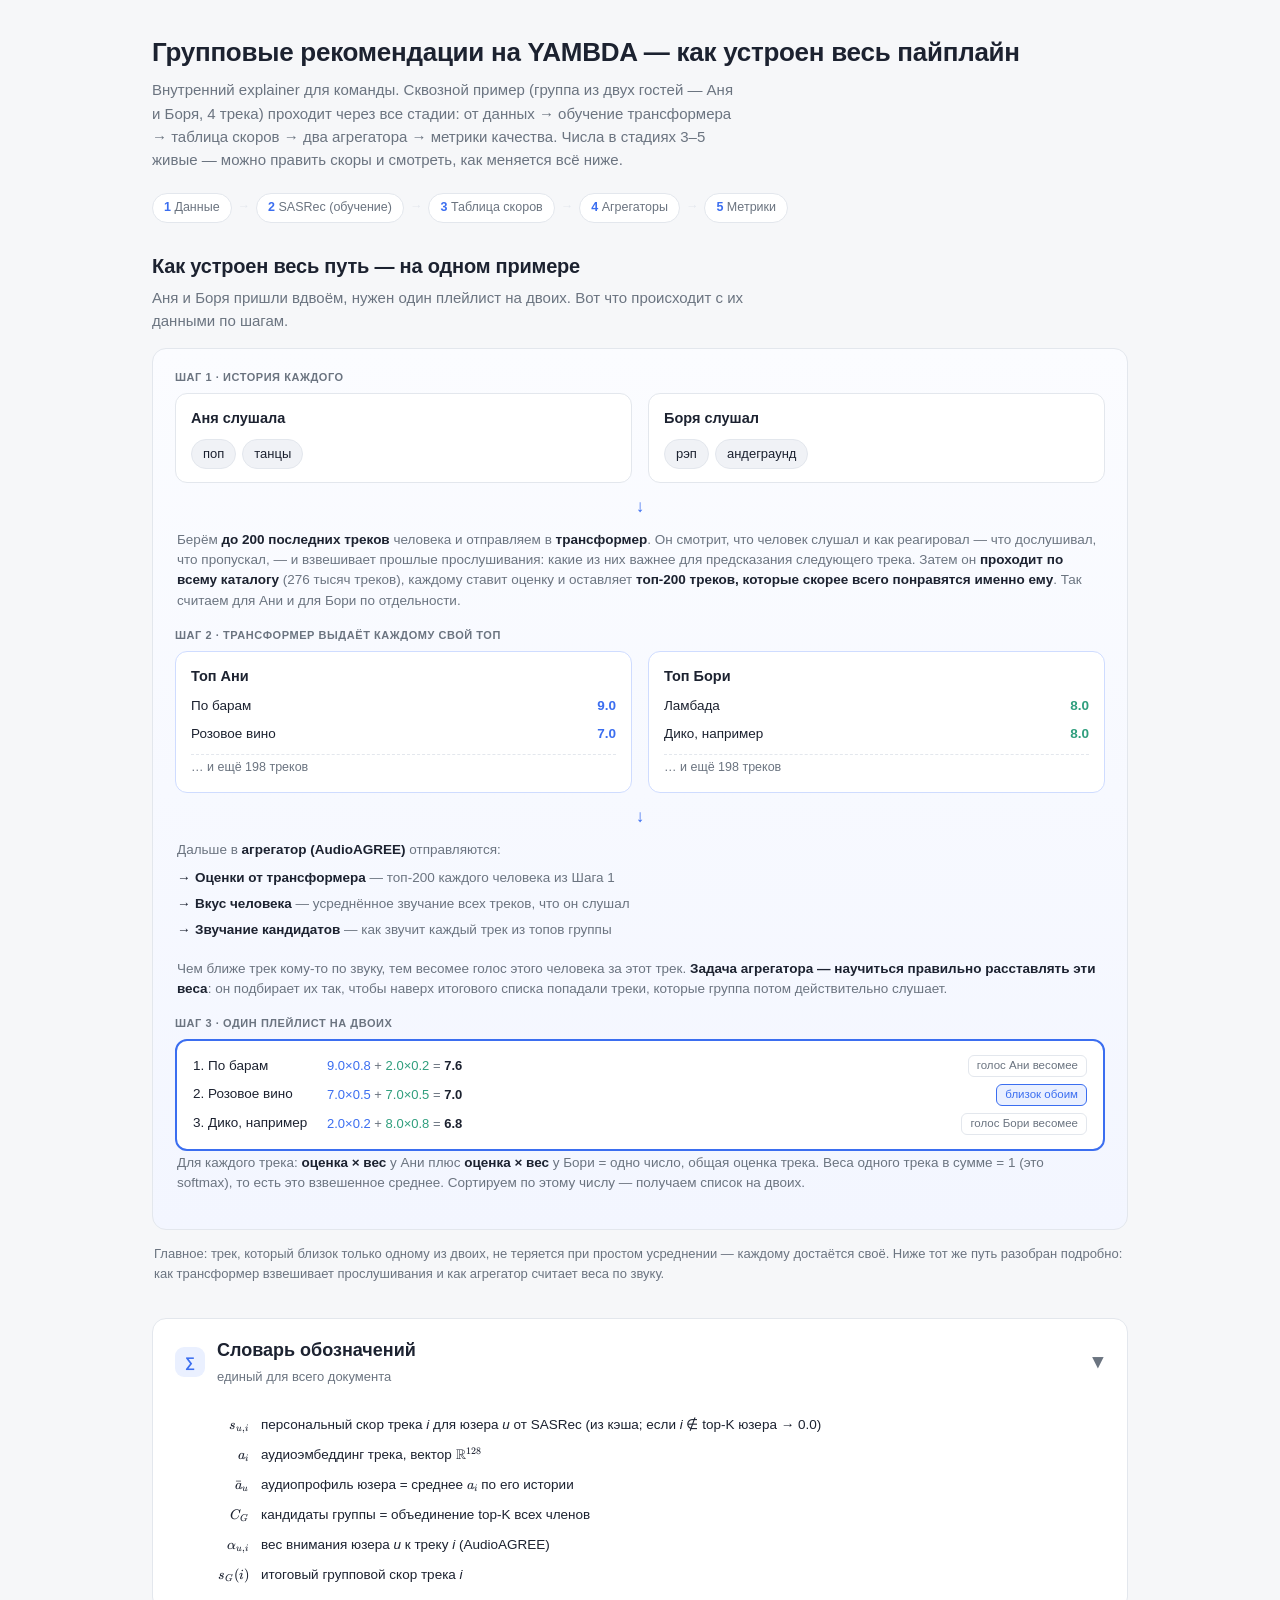
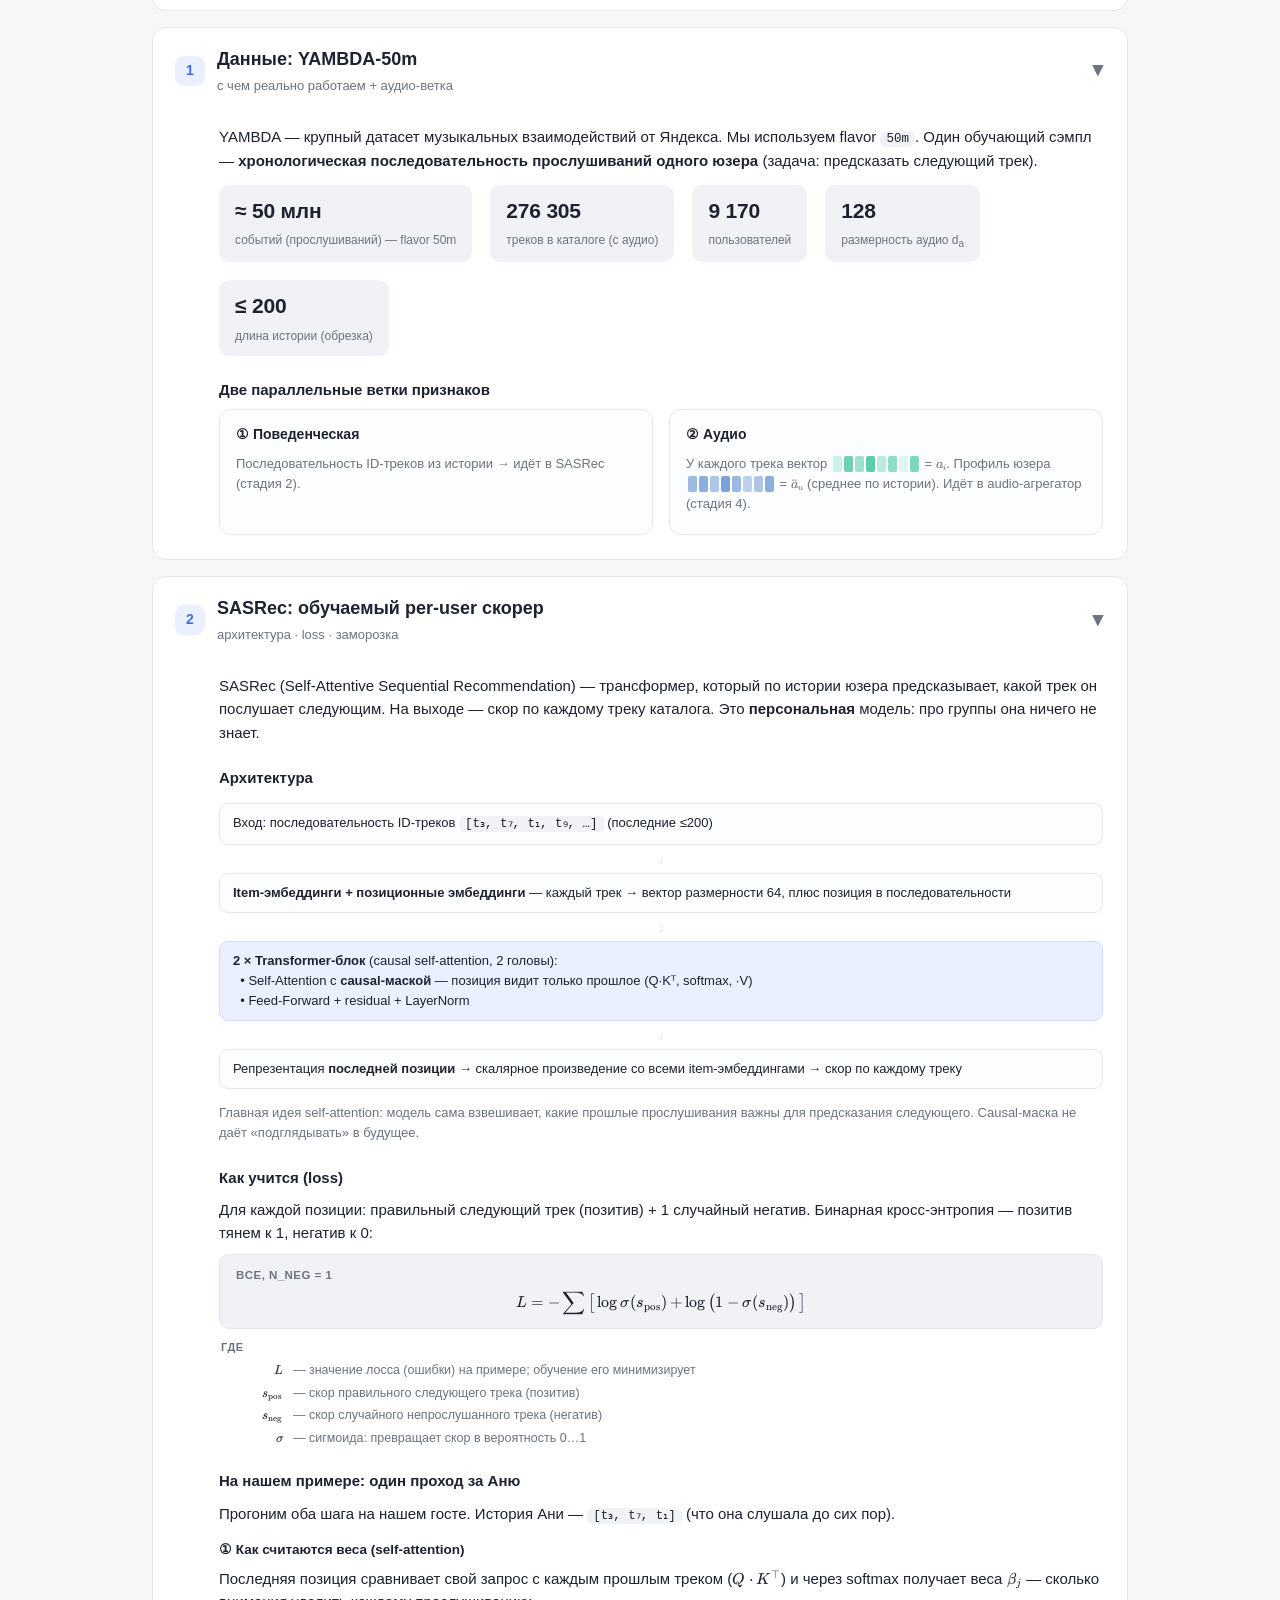
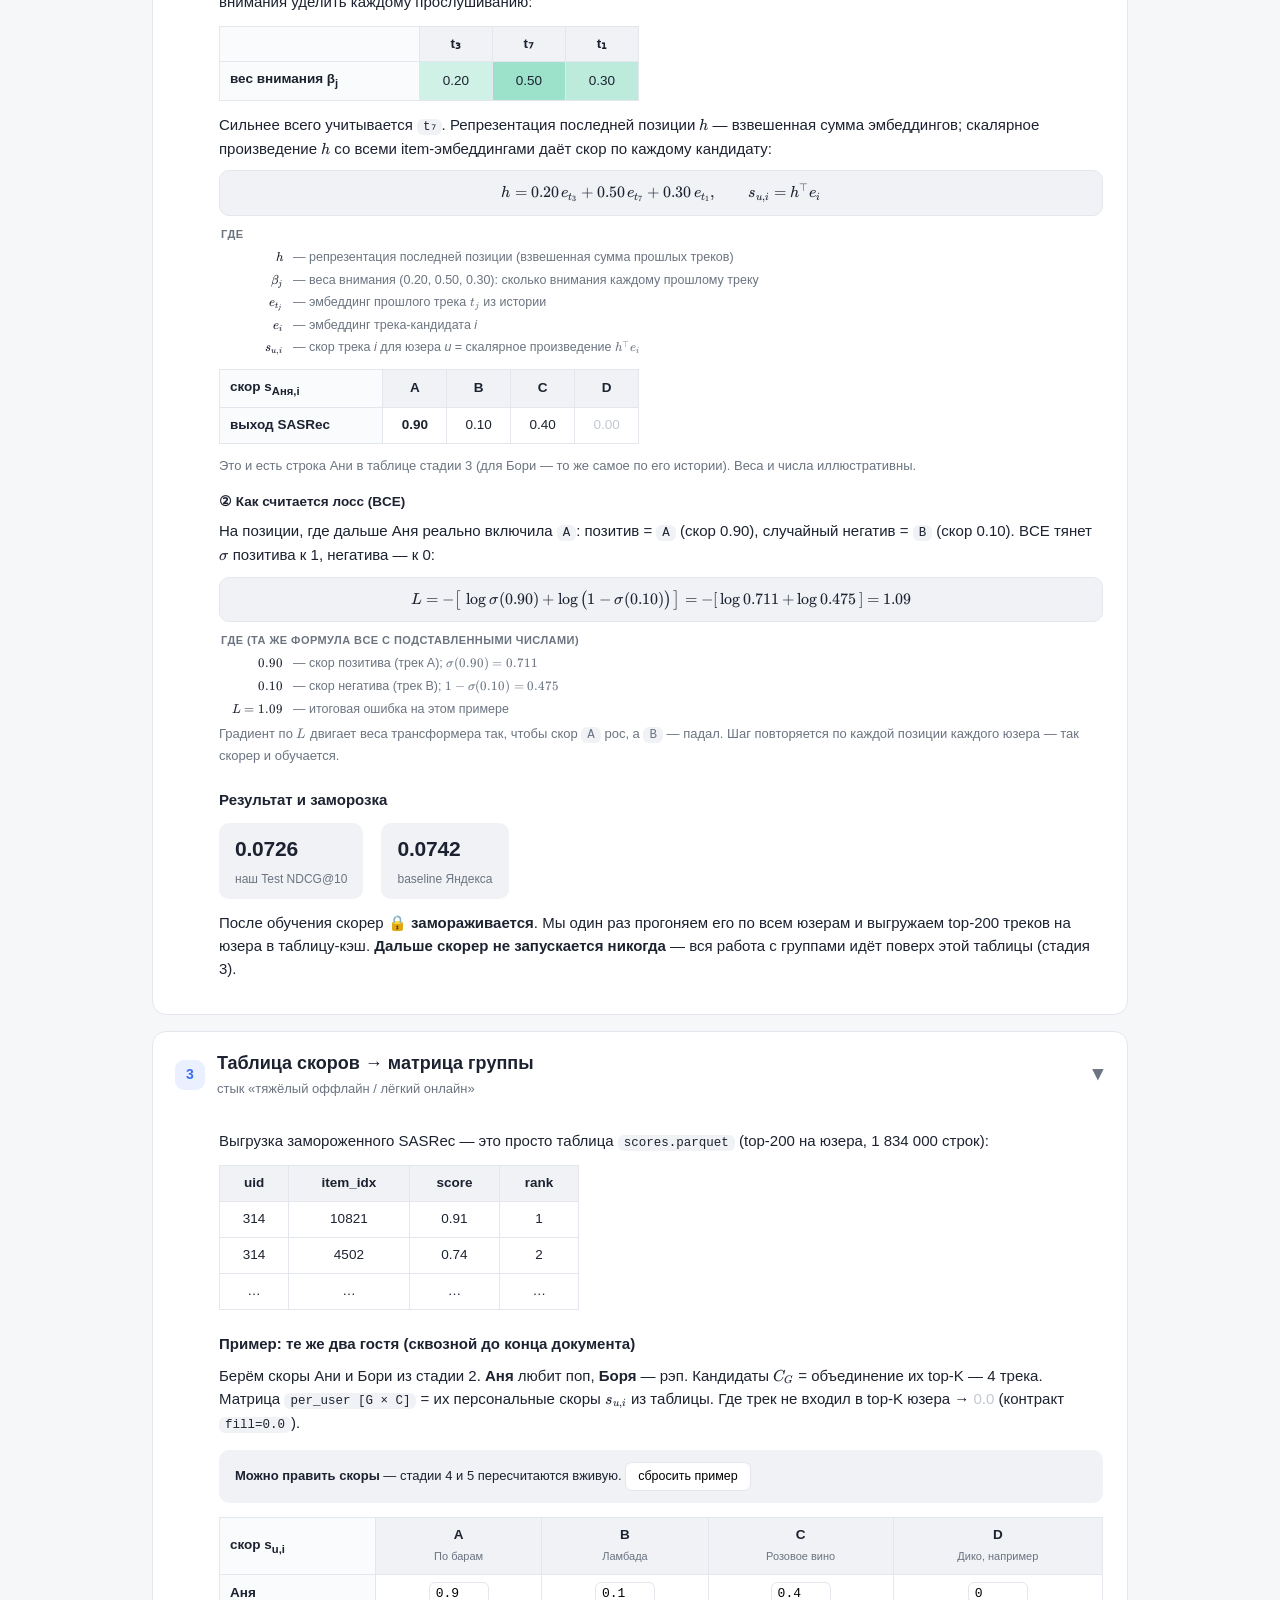
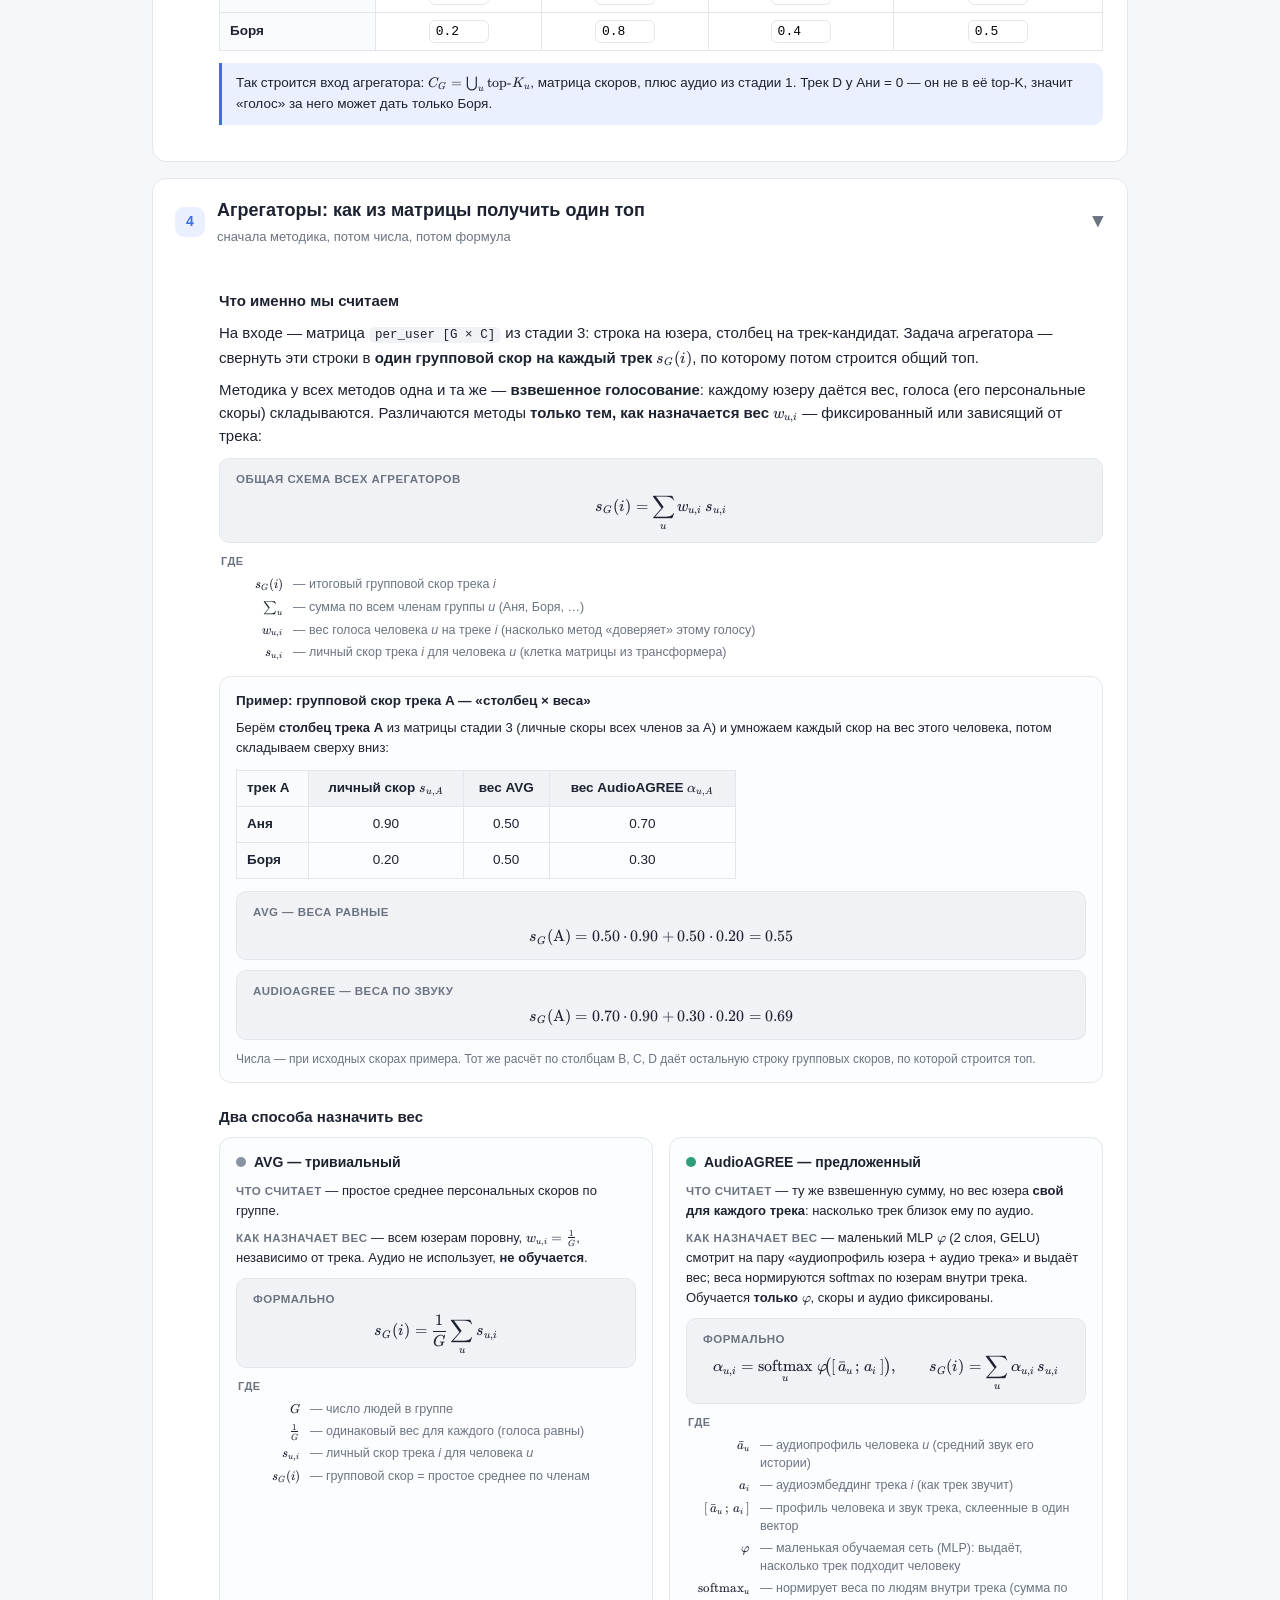
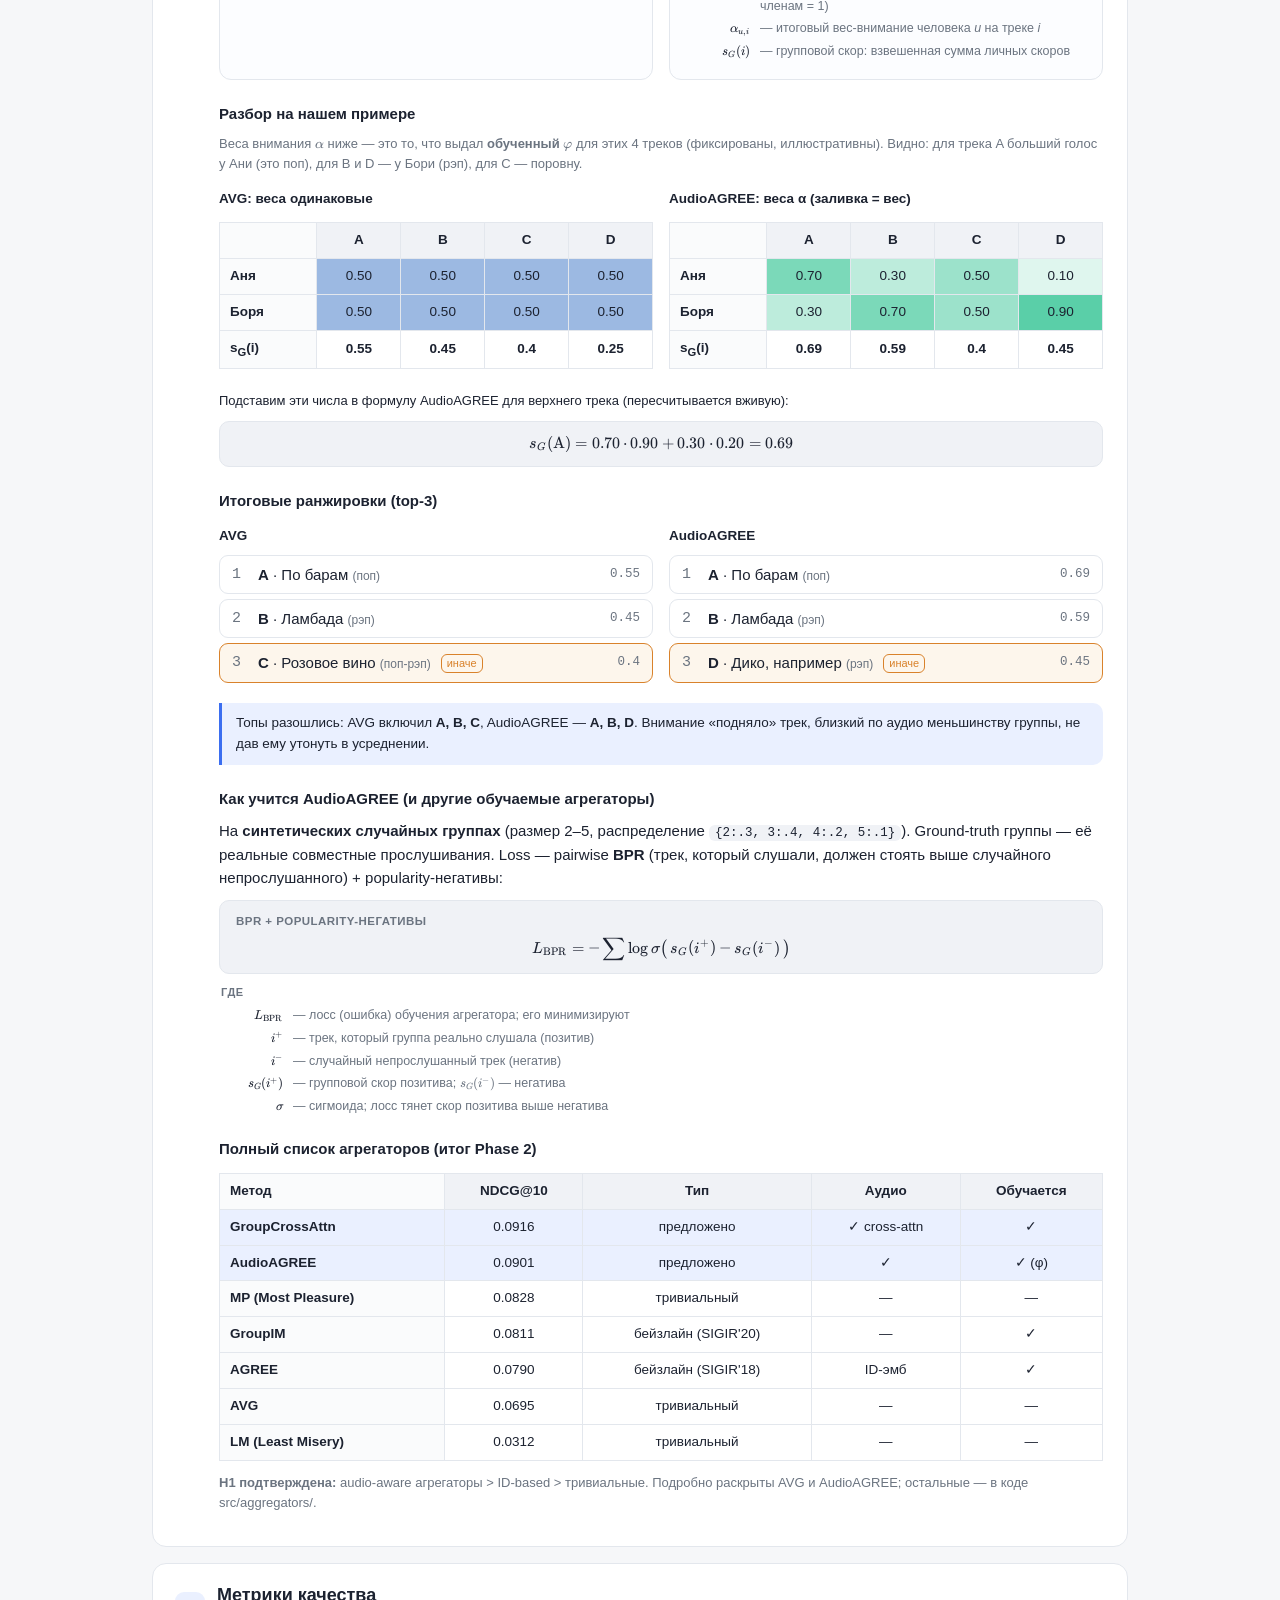
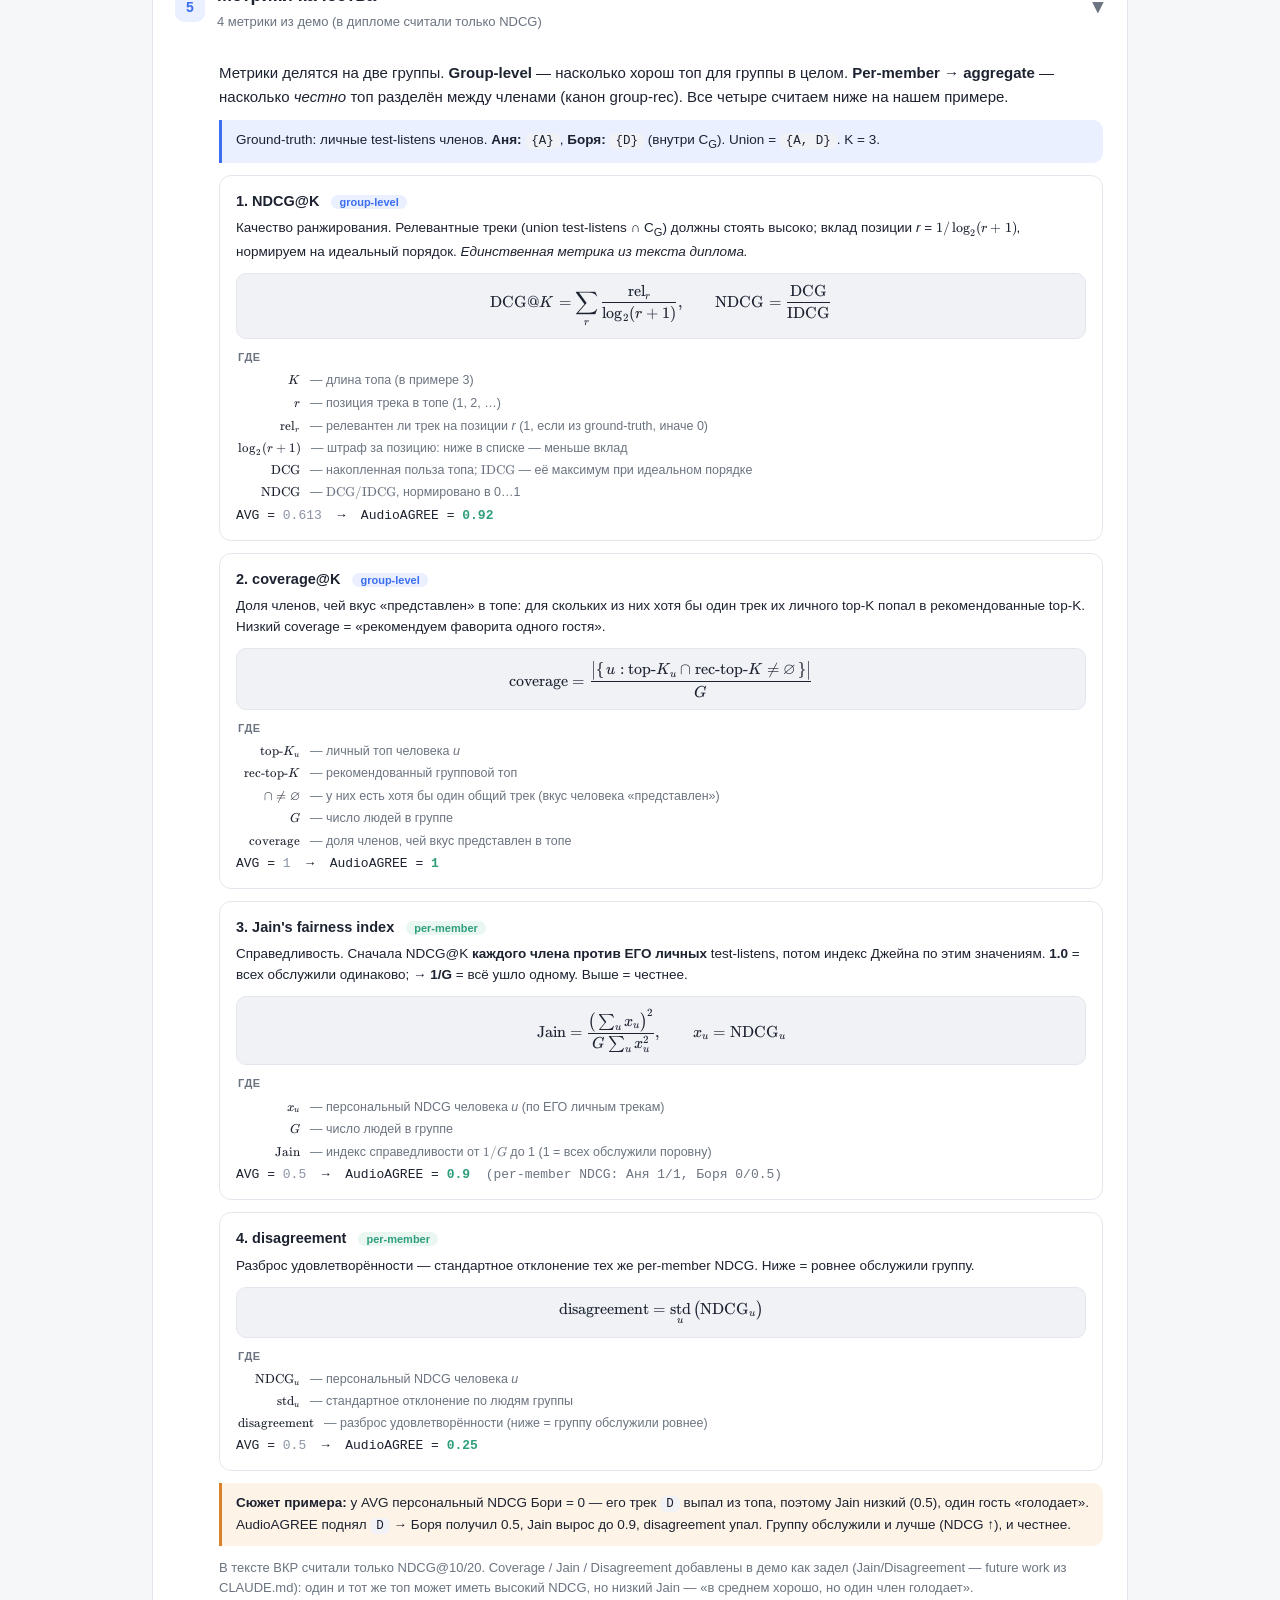
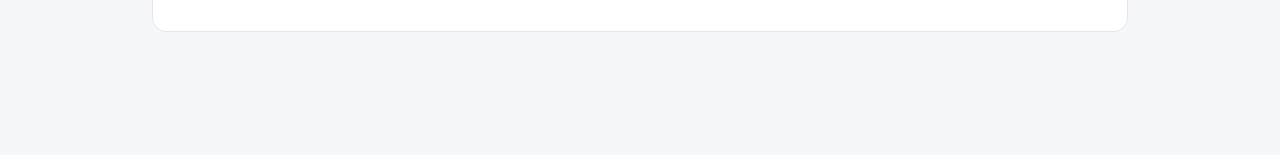
==== pipeline_explainer/index.html @ fd924243 "upd" ====
<!DOCTYPE html>
<html lang="ru">
<head>
<meta charset="utf-8">
<meta name="viewport" content="width=device-width, initial-scale=1">
<title>Пайплайн групповых рекомендаций — внутренний explainer</title>
<link rel="stylesheet" href="katex/katex.min.css">
<style>
  :root {
    --bg: #f6f7f9;
    --card: #ffffff;
    --ink: #1c2230;
    --muted: #6b7480;
    --line: #e3e7ed;
    --accent: #3b6ef0;
    --accent-soft: #eaf0ff;
    --avg: #8a93a3;
    --aa: #2f9e7d;
    --warn: #d9822b;
    --code: #f0f2f6;
    --good: #2f9e7d;
    --bad: #d24b4b;
    --radius: 14px;
    --mono: ui-monospace, SFMono-Regular, "SF Mono", Menlo, Consolas, monospace;
  }
  * { box-sizing: border-box; }
  body {
    margin: 0; background: var(--bg); color: var(--ink);
    font-family: -apple-system, BlinkMacSystemFont, "Segoe UI", Roboto, Helvetica, Arial, sans-serif;
    line-height: 1.55; font-size: 15px;
  }
  .wrap { max-width: 1020px; margin: 0 auto; padding: 32px 22px 120px; }
  header.top { margin-bottom: 28px; }
  header.top h1 { font-size: 26px; margin: 0 0 6px; letter-spacing: -0.01em; }
  header.top p { color: var(--muted); margin: 0; max-width: 70ch; }
  .stagebar {
    display: flex; flex-wrap: wrap; gap: 6px; margin: 22px 0 8px; font-size: 12.5px;
  }
  .stagebar span {
    background: var(--card); border: 1px solid var(--line); border-radius: 999px;
    padding: 4px 11px; color: var(--muted);
  }
  .stagebar span b { color: var(--accent); font-weight: 600; }
  .stagebar .arr { border: none; background: none; color: var(--line); padding: 4px 0; }

  details.stage {
    background: var(--card); border: 1px solid var(--line); border-radius: var(--radius);
    margin: 16px 0; overflow: hidden;
  }
  details.stage > summary {
    list-style: none; cursor: pointer; padding: 18px 22px; display: flex; align-items: baseline; gap: 12px;
  }
  details.stage > summary::-webkit-details-marker { display: none; }
  details.stage > summary::marker { content: ""; }
  .num {
    flex: none; width: 30px; height: 30px; border-radius: 9px; background: var(--accent-soft);
    color: var(--accent); font-weight: 700; display: grid; place-items: center; font-size: 14px;
    align-self: center;
  }
  summary h2 { font-size: 18px; margin: 0; flex: 1; }
  summary .sub { color: var(--muted); font-size: 13px; font-weight: 400; display: block; margin-top: 2px; }
  summary .chev { color: var(--muted); transition: transform .15s; align-self: center; }
  details[open] > summary .chev { transform: rotate(90deg); }
  .body { padding: 2px 24px 24px; }
  .body.indent { padding-left: 66px; }

  h3 { font-size: 15px; margin: 22px 0 8px; }
  p { margin: 9px 0; }
  .muted { color: var(--muted); }
  code, .k { font-family: var(--mono); font-size: 12.5px; background: var(--code); padding: 1px 6px; border-radius: 6px; }
  .codepath { font-family: var(--mono); font-size: 12px; color: var(--muted); }

  /* ----- формулы (KaTeX) ----- */
  .formula {
    background: var(--code);
    padding: 12px 16px; border-radius: 10px; margin: 10px 0; overflow-x: auto;
    border: 1px solid var(--line);
  }
  .formula .katex-display { margin: 0; }
  .formula.label { position: relative; }
  .formula .lead {
    display: block; font-family: -apple-system, BlinkMacSystemFont, "Segoe UI", sans-serif;
    font-size: 11.5px; font-weight: 600; letter-spacing: .04em; text-transform: uppercase;
    color: var(--muted); margin-bottom: 6px;
  }
  .katex { font-size: 1.04em; }
  .ki { white-space: nowrap; }

  .note {
    border-left: 3px solid var(--accent); background: var(--accent-soft);
    padding: 10px 14px; border-radius: 0 10px 10px 0; margin: 12px 0; font-size: 13.5px;
  }
  .note.warn { border-color: var(--warn); background: #fdf3e7; }

  .grid2 { display: grid; grid-template-columns: 1fr 1fr; gap: 16px; }
  @media (max-width: 760px) { .grid2 { grid-template-columns: 1fr; } .body.indent { padding-left: 24px; } }

  .stat { display: flex; gap: 18px; flex-wrap: wrap; margin: 12px 0; }
  .stat .cell { background: var(--code); border-radius: 10px; padding: 10px 16px; min-width: 110px; }
  .stat .cell b { font-size: 21px; display: block; letter-spacing: -0.01em; }
  .stat .cell span { font-size: 12px; color: var(--muted); }

  table.tbl { border-collapse: collapse; width: 100%; margin: 12px 0; font-size: 13.5px; }
  table.tbl th, table.tbl td { border: 1px solid var(--line); padding: 7px 10px; text-align: center; }
  table.tbl th { background: var(--code); font-weight: 600; }
  table.tbl td.lbl, table.tbl th.lbl { text-align: left; font-weight: 600; background: #fafbfc; }
  table.tbl tr.hi td { background: var(--accent-soft); }
  .zero { color: #c2c8d2; }

  .card-mini {
    border: 1px solid var(--line); border-radius: 12px; padding: 14px 16px; background: #fcfdff;
  }
  .card-mini h4 { margin: 0 0 8px; font-size: 14px; display: flex; align-items: center; gap: 8px; }
  .card-mini .what { font-size: 11.5px; font-weight: 700; letter-spacing: .04em; text-transform: uppercase; color: var(--muted); }
  .dot { width: 10px; height: 10px; border-radius: 50%; flex: none; }
  .dot.avg { background: var(--avg); }
  .dot.aa { background: var(--aa); }

  .vec { display: inline-flex; gap: 2px; vertical-align: middle; margin: 0 2px; }
  .vec i { width: 9px; height: 16px; border-radius: 2px; display: inline-block; }

  .transformer { display: flex; flex-direction: column; gap: 6px; align-items: stretch; margin: 14px 0; }
  .tblock { border: 1px solid var(--line); border-radius: 9px; padding: 9px 13px; background: #fcfdff; font-size: 13px; }
  .tblock b { font-size: 13px; }
  .tflow { text-align: center; color: var(--line); font-size: 16px; line-height: 1; }
  .tblock.attn { background: var(--accent-soft); border-color: #cfdcff; }

  .legend { display: flex; flex-direction: column; gap: 9px; font-size: 13.5px; margin-top: 8px; }
  .legend div { display: flex; align-items: baseline; gap: 12px; }
  .legend .sym { min-width: 72px; flex: none; text-align: right; }

  .rankrow { display: flex; gap: 16px; flex-wrap: wrap; }
  .rankcol { flex: 1; min-width: 220px; }
  ol.rank { list-style: none; padding: 0; margin: 8px 0; counter-reset: r; }
  ol.rank li {
    counter-increment: r; display: flex; align-items: center; gap: 10px;
    border: 1px solid var(--line); border-radius: 9px; padding: 7px 12px; margin: 5px 0; background: #fff;
  }
  ol.rank li::before { content: counter(r); font-family: var(--mono); color: var(--muted); width: 16px; }
  ol.rank li .sc { margin-left: auto; font-family: var(--mono); font-size: 12.5px; color: var(--muted); }
  ol.rank li.moved { border-color: var(--warn); background: #fdf6ec; }
  li .badge { font-size: 11px; color: var(--warn); border: 1px solid var(--warn); border-radius: 6px; padding: 0 5px; }

  .controls { background: var(--code); border-radius: 10px; padding: 12px 16px; margin: 14px 0; font-size: 13px; }
  .controls label { display: inline-flex; align-items: center; gap: 6px; }
  input[type=number] { width: 60px; font-family: var(--mono); padding: 3px 6px; border: 1px solid var(--line); border-radius: 6px; font-size: 13px; }
  button.reset { font: inherit; font-size: 12.5px; border: 1px solid var(--line); background: #fff; border-radius: 7px; padding: 4px 12px; cursor: pointer; }

  .metricbox { border: 1px solid var(--line); border-radius: 12px; padding: 14px 16px; margin: 12px 0; }
  .metricbox h4 { margin: 0 0 4px; font-size: 14.5px; }
  .metricbox .tag { font-size: 11px; font-weight: 600; padding: 1px 8px; border-radius: 999px; margin-left: 8px; }
  .tag.group { background: var(--accent-soft); color: var(--accent); }
  .tag.member { background: #eaf7f1; color: var(--aa); }
  .cmp { font-family: var(--mono); font-size: 13px; }
  .cmp .avgv { color: var(--avg); }
  .cmp .aav { color: var(--aa); font-weight: 600; }
  /* ----- вводный блок «на пальцах» ----- */
  .tldr { margin: 4px 0 34px; }
  .tldr-h { font-size: 20px; margin: 0 0 4px; letter-spacing: -0.01em; }
  .tldr-sub { color: var(--muted); margin: 0 0 16px; max-width: 72ch; }
  .pp {
    background: linear-gradient(180deg, #fbfcff, #f3f6ff);
    border: 1px solid var(--line); border-radius: var(--radius); padding: 20px 22px;
  }
  .pp-people { display: grid; grid-template-columns: 1fr 1fr; gap: 16px; }
  .pp-person { background: var(--card); border: 1px solid var(--line); border-radius: 12px; padding: 13px 15px; }
  .pp-person.guess { border-color: #cfdcff; }
  .pp-name { font-weight: 700; font-size: 14.5px; margin-bottom: 9px; }
  .pp-cap { font-size: 11px; text-transform: uppercase; letter-spacing: .05em; color: var(--muted); font-weight: 600; margin-bottom: 7px; }
  .pp-chips { display: flex; flex-wrap: wrap; gap: 6px; }
  .pp-chip { background: var(--code); border: 1px solid var(--line); border-radius: 999px; padding: 4px 11px; font-size: 13px; }
  .pp-list { display: flex; flex-direction: column; gap: 7px; }
  .pp-item { display: flex; align-items: center; gap: 10px; font-size: 13.5px; }
  .pp-item .song { flex: none; min-width: 124px; }
  .pp-bar { flex: 1; height: 8px; border-radius: 999px; background: var(--code); overflow: hidden; }
  .pp-bar i { display: block; height: 100%; border-radius: 999px; }
  .pp-score { margin-left: auto; font-weight: 700; font-variant-numeric: tabular-nums; }
  .pp-calc { flex: 1; font-size: 13px; font-variant-numeric: tabular-nums; color: var(--muted); }
  .pp-calc .t-a { color: #3b6ef0; }
  .pp-calc .t-b { color: #2f9e7d; }
  .pp-calc b { color: var(--ink); font-weight: 700; }
  .pp-arrow { text-align: center; color: var(--muted); font-size: 13px; margin: 15px 0; line-height: 1.45; }
  .pp-arrow .a { font-size: 17px; color: var(--accent); display: block; line-height: 1; margin-bottom: 3px; }
  .pp-arrow b { color: var(--ink); }
  .pp-text { font-size: 13.5px; color: var(--muted); line-height: 1.5; margin: 2px 2px 16px; }
  .pp-text b { color: var(--ink); font-weight: 600; }
  .pp-in { margin: -8px 2px 18px; padding-left: 18px; list-style: none; }
  .pp-in li { font-size: 13.5px; color: var(--muted); line-height: 1.5; margin: 6px 0; position: relative; }
  .pp-in li::before { content: "→"; position: absolute; left: -18px; color: var(--ink); }
  .pp-in b { color: var(--ink); font-weight: 600; }
  .pp-more { font-size: 12.5px; color: var(--muted); padding: 3px 0 1px; border-top: 1px dashed var(--line); margin-top: 2px; }

  /* ----- легенда переменных под формулой ----- */
  .fkey { margin: 9px 2px 4px; }
  .fkey .cap { font-size: 11px; font-weight: 600; text-transform: uppercase; letter-spacing: .04em; color: var(--muted); display: block; margin-bottom: 5px; }
  .fkey ul { list-style: none; padding: 0; margin: 0; }
  .fkey li { display: flex; align-items: baseline; gap: 10px; margin: 4px 0; font-size: 12.5px; color: var(--muted); line-height: 1.45; }
  .fkey li .s { flex: none; min-width: 62px; text-align: right; color: var(--ink); }

  /* ----- пример умножения (столбец × веса) ----- */
  .muldemo { border: 1px solid var(--line); border-radius: 12px; padding: 14px 16px; margin: 14px 0; background: #fcfdff; }
  .muldemo .cap { font-size: 13.5px; font-weight: 600; margin-bottom: 4px; }
  .pp-final { background: var(--card); border: 2px solid var(--accent); border-radius: 12px; padding: 14px 16px; }
  .pp-for { margin-left: auto; font-size: 11.5px; color: var(--muted); border: 1px solid var(--line); border-radius: 6px; padding: 1px 8px; flex: none; }
  .pp-for.both { color: var(--accent); border-color: var(--accent); background: var(--accent-soft); }
  .tldr-foot { color: var(--muted); font-size: 13px; margin: 14px 2px 0; }
  @media (max-width: 760px) { .pp-people { grid-template-columns: 1fr; } }

  footer { color: var(--muted); font-size: 12.5px; margin-top: 40px; text-align: center; }
</style>
</head>
<body>
<div class="wrap">

<header class="top">
  <h1>Групповые рекомендации на YAMBDA — как устроен весь пайплайн</h1>
  <p>Внутренний explainer для команды. Сквозной пример (группа из двух гостей — Аня и Боря, 4 трека) проходит через все стадии: от данных → обучение трансформера → таблица скоров → два агрегатора → метрики качества. Числа в стадиях 3–5 живые — можно править скоры и смотреть, как меняется всё ниже.</p>
  <div class="stagebar">
    <span><b>1</b> Данные</span><span class="arr">→</span>
    <span><b>2</b> SASRec (обучение)</span><span class="arr">→</span>
    <span><b>3</b> Таблица скоров</span><span class="arr">→</span>
    <span><b>4</b> Агрегаторы</span><span class="arr">→</span>
    <span><b>5</b> Метрики</span>
  </div>
</header>

<!-- ============ 0. СКВОЗНОЙ ПРИМЕР ============ -->
<section class="tldr">
  <h2 class="tldr-h">Как устроен весь путь — на одном примере</h2>
  <p class="tldr-sub">Аня и Боря пришли вдвоём, нужен один плейлист на двоих. Вот что происходит с их данными по шагам.</p>

  <div class="pp">
    <div class="pp-cap">Шаг 1 · история каждого</div>
    <div class="pp-people">
      <div class="pp-person">
        <div class="pp-name">Аня слушала</div>
        <div class="pp-chips"><span class="pp-chip">поп</span><span class="pp-chip">танцы</span></div>
      </div>
      <div class="pp-person">
        <div class="pp-name">Боря слушал</div>
        <div class="pp-chips"><span class="pp-chip">рэп</span><span class="pp-chip">андеграунд</span></div>
      </div>
    </div>

    <div class="pp-arrow"><span class="a">↓</span></div>
    <p class="pp-text">Берём <b>до 200 последних треков</b> человека и отправляем в <b>трансформер</b>. Он смотрит, что человек слушал и как реагировал — что дослушивал, что пропускал, — и взвешивает прошлые прослушивания: какие из них важнее для предсказания следующего трека. Затем он <b>проходит по всему каталогу</b> (276 тысяч треков), каждому ставит оценку и оставляет <b>топ-200 треков, которые скорее всего понравятся именно ему</b>. Так считаем для Ани и для Бори по отдельности.</p>

    <div class="pp-cap">Шаг 2 · трансформер выдаёт каждому свой топ</div>
    <div class="pp-people">
      <div class="pp-person guess">
        <div class="pp-name">Топ Ани</div>
        <div class="pp-list">
          <div class="pp-item"><span class="song">По барам</span><span class="pp-score" style="color:#3b6ef0">9.0</span></div>
          <div class="pp-item"><span class="song">Розовое вино</span><span class="pp-score" style="color:#3b6ef0">7.0</span></div>
          <div class="pp-more">… и ещё 198 треков</div>
        </div>
      </div>
      <div class="pp-person guess">
        <div class="pp-name">Топ Бори</div>
        <div class="pp-list">
          <div class="pp-item"><span class="song">Ламбада</span><span class="pp-score" style="color:#2f9e7d">8.0</span></div>
          <div class="pp-item"><span class="song">Дико, например</span><span class="pp-score" style="color:#2f9e7d">8.0</span></div>
          <div class="pp-more">… и ещё 198 треков</div>
        </div>
      </div>
    </div>

    <div class="pp-arrow"><span class="a">↓</span></div>
    <p class="pp-text">Дальше в <b>агрегатор (AudioAGREE)</b> отправляются:</p>

    <ul class="pp-in">
      <li><b>Оценки от трансформера</b> — топ-200 каждого человека из Шага 1</li>
      <li><b>Вкус человека</b> — усреднённое звучание всех треков, что он слушал</li>
      <li><b>Звучание кандидатов</b> — как звучит каждый трек из топов группы</li>
    </ul>

    <p class="pp-text">Чем ближе трек кому-то по звуку, тем весомее голос этого человека за этот трек. <b>Задача агрегатора — научиться правильно расставлять эти веса</b>: он подбирает их так, чтобы наверх итогового списка попадали треки, которые группа потом действительно слушает.</p>

    <div class="pp-cap">Шаг 3 · один плейлист на двоих</div>
    <div class="pp-final">
      <div class="pp-list">
        <div class="pp-item"><span class="song">1. По барам</span><span class="pp-calc"><span class="t-a">9.0×0.8</span> + <span class="t-b">2.0×0.2</span> = <b>7.6</b></span><span class="pp-for">голос Ани весомее</span></div>
        <div class="pp-item"><span class="song">2. Розовое вино</span><span class="pp-calc"><span class="t-a">7.0×0.5</span> + <span class="t-b">7.0×0.5</span> = <b>7.0</b></span><span class="pp-for both">близок обоим</span></div>
        <div class="pp-item"><span class="song">3. Дико, например</span><span class="pp-calc"><span class="t-a">2.0×0.2</span> + <span class="t-b">8.0×0.8</span> = <b>6.8</b></span><span class="pp-for">голос Бори весомее</span></div>
      </div>
    </div>

    <p class="pp-text">Для каждого трека: <b>оценка × вес</b> у Ани плюс <b>оценка × вес</b> у Бори = одно число, общая оценка трека. Веса одного трека в сумме = 1 (это softmax), то есть это взвешенное среднее. Сортируем по этому числу — получаем список на двоих.</p>
  </div>

  <p class="tldr-foot">Главное: трек, который близок только одному из двоих, не теряется при простом усреднении — каждому достаётся своё. Ниже тот же путь разобран подробно: как трансформер взвешивает прослушивания и как агрегатор считает веса по звуку.</p>
</section>

<!-- ============ Словарь ============ -->
<details class="stage" open>
  <summary><span class="num">∑</span><h2>Словарь обозначений<span class="sub">единый для всего документа</span></h2><span class="chev">▶</span></summary>
  <div class="body">
    <div class="legend">
      <div><span class="sym ki" data-tex="s_{u,i}"></span><span>персональный скор трека <i>i</i> для юзера <i>u</i> от SASRec (из кэша; если <i>i</i> ∉ top-K юзера → 0.0)</span></div>
      <div><span class="sym ki" data-tex="a_i"></span><span>аудиоэмбеддинг трека, вектор <span class="ki" data-tex="\mathbb{R}^{128}"></span></span></div>
      <div><span class="sym ki" data-tex="\bar a_u"></span><span>аудиопрофиль юзера = среднее <span class="ki" data-tex="a_i"></span> по его истории</span></div>
      <div><span class="sym ki" data-tex="C_G"></span><span>кандидаты группы = объединение top-K всех членов</span></div>
      <div><span class="sym ki" data-tex="\alpha_{u,i}"></span><span>вес внимания юзера <i>u</i> к треку <i>i</i> (AudioAGREE)</span></div>
      <div><span class="sym ki" data-tex="s_G(i)"></span><span>итоговый групповой скор трека <i>i</i></span></div>
    </div>
  </div>
</details>

<!-- ============ 1. ДАННЫЕ ============ -->
<details class="stage" open>
  <summary><span class="num">1</span><h2>Данные: YAMBDA-50m<span class="sub">с чем реально работаем + аудио-ветка</span></h2><span class="chev">▶</span></summary>
  <div class="body indent">
    <p>YAMBDA — крупный датасет музыкальных взаимодействий от Яндекса. Мы используем flavor <code>50m</code>. Один обучающий сэмпл — <b>хронологическая последовательность прослушиваний одного юзера</b> (задача: предсказать следующий трек).</p>
    <div class="stat">
      <div class="cell"><b>≈ 50 млн</b><span>событий (прослушиваний) — flavor 50m</span></div>
      <div class="cell"><b>276 305</b><span>треков в каталоге (с аудио)</span></div>
      <div class="cell"><b>9 170</b><span>пользователей</span></div>
      <div class="cell"><b>128</b><span>размерность аудио d<sub>a</sub></span></div>
      <div class="cell"><b>≤ 200</b><span>длина истории (обрезка)</span></div>
    </div>
    <h3>Две параллельные ветки признаков</h3>
    <div class="grid2">
      <div class="card-mini">
        <h4>① Поведенческая</h4>
        <p class="muted" style="font-size:13px;margin:0">Последовательность ID-треков из истории → идёт в SASRec (стадия 2).</p>
      </div>
      <div class="card-mini">
        <h4>② Аудио</h4>
        <p style="font-size:13px;margin:0 0 6px" class="muted">У каждого трека вектор <span class="vec" id="vec-item"></span> = <span class="ki" data-tex="a_i"></span>. Профиль юзера <span class="vec" id="vec-user"></span> = <span class="ki" data-tex="\bar a_u"></span> (среднее по истории). Идёт в audio-агрегатор (стадия 4).</p>
      </div>
    </div>
  </div>
</details>

<!-- ============ 2. SASRec ============ -->
<details class="stage" open>
  <summary><span class="num">2</span><h2>SASRec: обучаемый per-user скорер<span class="sub">архитектура · loss · заморозка</span></h2><span class="chev">▶</span></summary>
  <div class="body indent">
    <p>SASRec (Self-Attentive Sequential Recommendation) — трансформер, который по истории юзера предсказывает, какой трек он послушает следующим. На выходе — скор по каждому треку каталога. Это <b>персональная</b> модель: про группы она ничего не знает.</p>

    <h3>Архитектура</h3>
    <div class="transformer">
      <div class="tblock">Вход: последовательность ID-треков <code>[t₃, t₇, t₁, t₉, …]</code> (последние ≤200)</div>
      <div class="tflow">↓</div>
      <div class="tblock"><b>Item-эмбеддинги + позиционные эмбеддинги</b> — каждый трек → вектор размерности 64, плюс позиция в последовательности</div>
      <div class="tflow">↓</div>
      <div class="tblock attn"><b>2 × Transformer-блок</b> (causal self-attention, 2 головы):<br>
        &nbsp;&nbsp;• Self-Attention с <b>causal-маской</b> — позиция видит только прошлое (Q·Kᵀ, softmax, ·V)<br>
        &nbsp;&nbsp;• Feed-Forward + residual + LayerNorm</div>
      <div class="tflow">↓</div>
      <div class="tblock">Репрезентация <b>последней позиции</b> → скалярное произведение со всеми item-эмбеддингами → скор по каждому треку</div>
    </div>
    <p class="muted" style="font-size:13px">Главная идея self-attention: модель сама взвешивает, какие прошлые прослушивания важны для предсказания следующего. Causal-маска не даёт «подглядывать» в будущее.</p>

    <h3>Как учится (loss)</h3>
    <p>Для каждой позиции: правильный следующий трек (позитив) + 1 случайный негатив. Бинарная кросс-энтропия — позитив тянем к 1, негатив к 0:</p>
    <div class="formula label"><span class="lead">BCE, n_neg = 1</span><span class="kd" data-tex="L = -\sum \left[\,\log \sigma(s_{\text{pos}}) + \log\big(1 - \sigma(s_{\text{neg}})\big)\,\right]"></span></div>
    <div class="fkey"><span class="cap">где</span><ul>
      <li><span class="s ki" data-tex="L"></span><span>— значение лосса (ошибки) на примере; обучение его минимизирует</span></li>
      <li><span class="s ki" data-tex="s_{\text{pos}}"></span><span>— скор правильного следующего трека (позитив)</span></li>
      <li><span class="s ki" data-tex="s_{\text{neg}}"></span><span>— скор случайного непрослушанного трека (негатив)</span></li>
      <li><span class="s ki" data-tex="\sigma"></span><span>— сигмоида: превращает скор в вероятность 0…1</span></li>
    </ul></div>

    <h3>На нашем примере: один проход за Аню</h3>
    <p>Прогоним оба шага на нашем госте. История Ани — <code>[t₃, t₇, t₁]</code> (что она слушала до сих пор).</p>

    <h4 style="font-size:13.5px;margin:14px 0 4px">① Как считаются веса (self-attention)</h4>
    <p style="margin:6px 0">Последняя позиция сравнивает свой запрос с каждым прошлым треком (<span class="ki" data-tex="Q\cdot K^{\top}"></span>) и через softmax получает веса <span class="ki" data-tex="\beta_j"></span> — сколько внимания уделить каждому прослушиванию:</p>
    <table class="tbl" style="max-width:420px">
      <tr><th class="lbl"></th><th>t₃</th><th>t₇</th><th>t₁</th></tr>
      <tr><td class="lbl">вес внимания β<sub>j</sub></td>
        <td style="background:hsl(160,55%,88%)">0.20</td>
        <td style="background:hsl(160,55%,75%)">0.50</td>
        <td style="background:hsl(160,55%,83%)">0.30</td></tr>
    </table>
    <p style="margin:6px 0">Сильнее всего учитывается <code>t₇</code>. Репрезентация последней позиции <span class="ki" data-tex="h"></span> — взвешенная сумма эмбеддингов; скалярное произведение <span class="ki" data-tex="h"></span> со всеми item-эмбеддингами даёт скор по каждому кандидату:</p>
    <div class="formula"><span class="kd" data-tex="h = 0.20\,e_{t_3} + 0.50\,e_{t_7} + 0.30\,e_{t_1}, \qquad s_{u,i} = h^{\top} e_i"></span></div>
    <div class="fkey"><span class="cap">где</span><ul>
      <li><span class="s ki" data-tex="h"></span><span>— репрезентация последней позиции (взвешенная сумма прошлых треков)</span></li>
      <li><span class="s ki" data-tex="\beta_j"></span><span>— веса внимания (0.20, 0.50, 0.30): сколько внимания каждому прошлому треку</span></li>
      <li><span class="s ki" data-tex="e_{t_j}"></span><span>— эмбеддинг прошлого трека <span class="ki" data-tex="t_j"></span> из истории</span></li>
      <li><span class="s ki" data-tex="e_i"></span><span>— эмбеддинг трека-кандидата <i>i</i></span></li>
      <li><span class="s ki" data-tex="s_{u,i}"></span><span>— скор трека <i>i</i> для юзера <i>u</i> = скалярное произведение <span class="ki" data-tex="h^{\top} e_i"></span></span></li>
    </ul></div>
    <table class="tbl" style="max-width:420px">
      <tr><th class="lbl">скор s<sub>Аня,i</sub></th><th>A</th><th>B</th><th>C</th><th>D</th></tr>
      <tr><td class="lbl">выход SASRec</td><td><b>0.90</b></td><td>0.10</td><td>0.40</td><td class="zero">0.00</td></tr>
    </table>
    <p class="muted" style="font-size:13px;margin:6px 0">Это и есть строка Ани в таблице стадии 3 (для Бори — то же самое по его истории). Веса и числа иллюстративны.</p>

    <h4 style="font-size:13.5px;margin:16px 0 4px">② Как считается лосс (BCE)</h4>
    <p style="margin:6px 0">На позиции, где дальше Аня реально включила <code>A</code>: позитив = <code>A</code> (скор 0.90), случайный негатив = <code>B</code> (скор 0.10). BCE тянет <span class="ki" data-tex="\sigma"></span> позитива к 1, негатива — к 0:</p>
    <div class="formula"><span class="kd" data-tex="L = -\big[\,\log\sigma(0.90) + \log\big(1-\sigma(0.10)\big)\,\big] = -[\,\log 0.711 + \log 0.475\,] = 1.09"></span></div>
    <div class="fkey"><span class="cap">где (та же формула BCE с подставленными числами)</span><ul>
      <li><span class="s ki" data-tex="0.90"></span><span>— скор позитива (трек A); <span class="ki" data-tex="\sigma(0.90)=0.711"></span></span></li>
      <li><span class="s ki" data-tex="0.10"></span><span>— скор негатива (трек B); <span class="ki" data-tex="1-\sigma(0.10)=0.475"></span></span></li>
      <li><span class="s ki" data-tex="L=1.09"></span><span>— итоговая ошибка на этом примере</span></li>
    </ul></div>
    <p class="muted" style="font-size:13px;margin:6px 0">Градиент по <span class="ki" data-tex="L"></span> двигает веса трансформера так, чтобы скор <code>A</code> рос, а <code>B</code> — падал. Шаг повторяется по каждой позиции каждого юзера — так скорер и обучается.</p>

    <h3>Результат и заморозка</h3>
    <div class="stat">
      <div class="cell"><b>0.0726</b><span>наш Test NDCG@10</span></div>
      <div class="cell"><b>0.0742</b><span>baseline Яндекса</span></div>
    </div>
    <p>После обучения скорер <b>🔒 замораживается</b>. Мы один раз прогоняем его по всем юзерам и выгружаем top-200 треков на юзера в таблицу-кэш. <b>Дальше скорер не запускается никогда</b> — вся работа с группами идёт поверх этой таблицы (стадия 3).</p>
  </div>
</details>

<!-- ============ 3. ТАБЛИЦА ============ -->
<details class="stage" open>
  <summary><span class="num">3</span><h2>Таблица скоров → матрица группы<span class="sub">стык «тяжёлый оффлайн / лёгкий онлайн»</span></h2><span class="chev">▶</span></summary>
  <div class="body indent">
    <p>Выгрузка замороженного SASRec — это просто таблица <code>scores.parquet</code> (top-200 на юзера, 1 834 000 строк):</p>
    <table class="tbl" style="max-width:360px">
      <tr><th>uid</th><th>item_idx</th><th>score</th><th>rank</th></tr>
      <tr><td>314</td><td>10821</td><td>0.91</td><td>1</td></tr>
      <tr><td>314</td><td>4502</td><td>0.74</td><td>2</td></tr>
      <tr><td>…</td><td>…</td><td>…</td><td>…</td></tr>
    </table>

    <h3>Пример: те же два гостя (сквозной до конца документа)</h3>
    <p>Берём скоры Ани и Бори из стадии 2. <b>Аня</b> любит поп, <b>Боря</b> — рэп. Кандидаты <span class="ki" data-tex="C_G"></span> = объединение их top-K — 4 трека. Матрица <span class="k">per_user [G × C]</span> = их персональные скоры <span class="ki" data-tex="s_{u,i}"></span> из таблицы. Где трек не входил в top-K юзера → <span class="zero">0.0</span> (контракт <code>fill=0.0</code>).</p>

    <div class="controls">
      <b>Можно править скоры</b> — стадии 4 и 5 пересчитаются вживую.
      <button class="reset" id="resetBtn">сбросить пример</button>
    </div>
    <table class="tbl" id="perUserTbl"></table>
    <p class="note">Так строится вход агрегатора: <span class="ki" data-tex="C_G = \bigcup_u \text{top-}K_u"></span>, матрица скоров, плюс аудио из стадии 1. Трек D у Ани = 0 — он не в её top-K, значит «голос» за него может дать только Боря.</p>
  </div>
</details>

<!-- ============ 4. АГРЕГАТОРЫ ============ -->
<details class="stage" open>
  <summary><span class="num">4</span><h2>Агрегаторы: как из матрицы получить один топ<span class="sub">сначала методика, потом числа, потом формула</span></h2><span class="chev">▶</span></summary>
  <div class="body indent">

    <h3>Что именно мы считаем</h3>
    <p>На входе — матрица <span class="k">per_user [G × C]</span> из стадии 3: строка на юзера, столбец на трек-кандидат. Задача агрегатора — свернуть эти строки в <b>один групповой скор на каждый трек</b> <span class="ki" data-tex="s_G(i)"></span>, по которому потом строится общий топ.</p>
    <p>Методика у всех методов одна и та же — <b>взвешенное голосование</b>: каждому юзеру даётся вес, голоса (его персональные скоры) складываются. Различаются методы <b>только тем, как назначается вес</b> <span class="ki" data-tex="w_{u,i}"></span> — фиксированный или зависящий от трека:</p>
    <div class="formula label"><span class="lead">общая схема всех агрегаторов</span><span class="kd" data-tex="s_G(i) = \sum_{u} w_{u,i}\, s_{u,i}"></span></div>
    <div class="fkey"><span class="cap">где</span><ul>
      <li><span class="s ki" data-tex="s_G(i)"></span><span>— итоговый групповой скор трека <i>i</i></span></li>
      <li><span class="s ki" data-tex="\textstyle\sum_{u}"></span><span>— сумма по всем членам группы <i>u</i> (Аня, Боря, …)</span></li>
      <li><span class="s ki" data-tex="w_{u,i}"></span><span>— вес голоса человека <i>u</i> на треке <i>i</i> (насколько метод «доверяет» этому голосу)</span></li>
      <li><span class="s ki" data-tex="s_{u,i}"></span><span>— личный скор трека <i>i</i> для человека <i>u</i> (клетка матрицы из трансформера)</span></li>
    </ul></div>

    <div class="muldemo">
      <div class="cap">Пример: групповой скор трека A — «столбец × веса»</div>
      <p style="font-size:13px;margin:6px 0">Берём <b>столбец трека A</b> из матрицы стадии 3 (личные скоры всех членов за A) и умножаем каждый скор на вес этого человека, потом складываем сверху вниз:</p>
      <table class="tbl" style="max-width:500px">
        <tr><th class="lbl">трек A</th><th>личный скор <span class="ki" data-tex="s_{u,A}"></span></th><th>вес AVG</th><th>вес AudioAGREE <span class="ki" data-tex="\alpha_{u,A}"></span></th></tr>
        <tr><td class="lbl">Аня</td><td>0.90</td><td>0.50</td><td>0.70</td></tr>
        <tr><td class="lbl">Боря</td><td>0.20</td><td>0.50</td><td>0.30</td></tr>
      </table>
      <div class="formula label" style="margin-top:10px"><span class="lead">AVG — веса равные</span><span class="kd" data-tex="s_G(\mathrm{A}) = 0.50\cdot 0.90 + 0.50\cdot 0.20 = 0.55"></span></div>
      <div class="formula label"><span class="lead">AudioAGREE — веса по звуку</span><span class="kd" data-tex="s_G(\mathrm{A}) = 0.70\cdot 0.90 + 0.30\cdot 0.20 = 0.69"></span></div>
      <p class="muted" style="font-size:12px;margin:6px 0 0">Числа — при исходных скорах примера. Тот же расчёт по столбцам B, C, D даёт остальную строку групповых скоров, по которой строится топ.</p>
    </div>

    <h3>Два способа назначить вес</h3>
    <div class="grid2">
      <div class="card-mini">
        <h4><span class="dot avg"></span>AVG — тривиальный</h4>
        <p style="font-size:13px;margin:6px 0"><span class="what">что считает</span> — простое среднее персональных скоров по группе.</p>
        <p style="font-size:13px;margin:6px 0"><span class="what">как назначает вес</span> — всем юзерам поровну, <span class="ki" data-tex="w_{u,i} = \tfrac{1}{G}"></span>, независимо от трека. Аудио не использует, <b>не обучается</b>.</p>
        <div class="formula label"><span class="lead">формально</span><span class="kd" data-tex="s_G(i) = \frac{1}{G}\sum_{u} s_{u,i}"></span></div>
        <div class="fkey"><span class="cap">где</span><ul>
          <li><span class="s ki" data-tex="G"></span><span>— число людей в группе</span></li>
          <li><span class="s ki" data-tex="\tfrac{1}{G}"></span><span>— одинаковый вес для каждого (голоса равны)</span></li>
          <li><span class="s ki" data-tex="s_{u,i}"></span><span>— личный скор трека <i>i</i> для человека <i>u</i></span></li>
          <li><span class="s ki" data-tex="s_G(i)"></span><span>— групповой скор = простое среднее по членам</span></li>
        </ul></div>
      </div>
      <div class="card-mini">
        <h4><span class="dot aa"></span>AudioAGREE — предложенный</h4>
        <p style="font-size:13px;margin:6px 0"><span class="what">что считает</span> — ту же взвешенную сумму, но вес юзера <b>свой для каждого трека</b>: насколько трек близок ему по аудио.</p>
        <p style="font-size:13px;margin:6px 0"><span class="what">как назначает вес</span> — маленький MLP <span class="ki" data-tex="\varphi"></span> (2 слоя, GELU) смотрит на пару «аудиопрофиль юзера + аудио трека» и выдаёт вес; веса нормируются softmax по юзерам внутри трека. Обучается <b>только</b> <span class="ki" data-tex="\varphi"></span>, скоры и аудио фиксированы.</p>
        <div class="formula label"><span class="lead">формально</span><span class="kd" data-tex="\alpha_{u,i} = \operatorname*{softmax}_{u}\, \varphi\!\big([\,\bar a_u\,;\,a_i\,]\big), \qquad s_G(i) = \sum_{u} \alpha_{u,i}\, s_{u,i}"></span></div>
        <div class="fkey"><span class="cap">где</span><ul>
          <li><span class="s ki" data-tex="\bar a_u"></span><span>— аудиопрофиль человека <i>u</i> (средний звук его истории)</span></li>
          <li><span class="s ki" data-tex="a_i"></span><span>— аудиоэмбеддинг трека <i>i</i> (как трек звучит)</span></li>
          <li><span class="s ki" data-tex="[\,\bar a_u\,;\,a_i\,]"></span><span>— профиль человека и звук трека, склеенные в один вектор</span></li>
          <li><span class="s ki" data-tex="\varphi"></span><span>— маленькая обучаемая сеть (MLP): выдаёт, насколько трек подходит человеку</span></li>
          <li><span class="s ki" data-tex="\operatorname*{softmax}_{u}"></span><span>— нормирует веса по людям внутри трека (сумма по членам = 1)</span></li>
          <li><span class="s ki" data-tex="\alpha_{u,i}"></span><span>— итоговый вес-внимание человека <i>u</i> на треке <i>i</i></span></li>
          <li><span class="s ki" data-tex="s_G(i)"></span><span>— групповой скор: взвешенная сумма личных скоров</span></li>
        </ul></div>
      </div>
    </div>

    <h3>Разбор на нашем примере</h3>
    <p class="muted" style="font-size:13px">Веса внимания <span class="ki" data-tex="\alpha"></span> ниже — это то, что выдал <b>обученный</b> <span class="ki" data-tex="\varphi"></span> для этих 4 треков (фиксированы, иллюстративны). Видно: для трека A больший голос у Ани (это поп), для B и D — у Бори (рэп), для C — поровну.</p>
    <div class="grid2">
      <div>
        <h4 style="font-size:13.5px;margin:6px 0"><span class="dot avg"></span> AVG: веса одинаковые</h4>
        <table class="tbl" id="avgTbl"></table>
      </div>
      <div>
        <h4 style="font-size:13.5px;margin:6px 0"><span class="dot aa"></span> AudioAGREE: веса α (заливка = вес)</h4>
        <table class="tbl" id="aaTbl"></table>
      </div>
    </div>
    <p style="font-size:13px;margin:10px 0 4px">Подставим эти числа в формулу AudioAGREE для верхнего трека (пересчитывается вживую):</p>
    <div class="formula" id="aaSubst"></div>

    <h3>Итоговые ранжировки (top-3)</h3>
    <div class="rankrow">
      <div class="rankcol"><h4 style="font-size:13.5px;margin:6px 0"><span class="dot avg"></span> AVG</h4><ol class="rank" id="avgRank"></ol></div>
      <div class="rankcol"><h4 style="font-size:13.5px;margin:6px 0"><span class="dot aa"></span> AudioAGREE</h4><ol class="rank" id="aaRank"></ol></div>
    </div>
    <p class="note" id="rerankNote"></p>

    <h3>Как учится AudioAGREE (и другие обучаемые агрегаторы)</h3>
    <p>На <b>синтетических случайных группах</b> (размер 2–5, распределение <code>{2:.3, 3:.4, 4:.2, 5:.1}</code>). Ground-truth группы — её реальные совместные прослушивания. Loss — pairwise <b>BPR</b> (трек, который слушали, должен стоять выше случайного непрослушанного) + popularity-негативы:</p>
    <div class="formula label"><span class="lead">BPR + popularity-негативы</span><span class="kd" data-tex="L_{\text{BPR}} = -\sum \log \sigma\big(\, s_G(i^{+}) - s_G(i^{-}) \,\big)"></span></div>
    <div class="fkey"><span class="cap">где</span><ul>
      <li><span class="s ki" data-tex="L_{\text{BPR}}"></span><span>— лосс (ошибка) обучения агрегатора; его минимизируют</span></li>
      <li><span class="s ki" data-tex="i^{+}"></span><span>— трек, который группа реально слушала (позитив)</span></li>
      <li><span class="s ki" data-tex="i^{-}"></span><span>— случайный непрослушанный трек (негатив)</span></li>
      <li><span class="s ki" data-tex="s_G(i^{+})"></span><span>— групповой скор позитива; <span class="ki" data-tex="s_G(i^{-})"></span> — негатива</span></li>
      <li><span class="s ki" data-tex="\sigma"></span><span>— сигмоида; лосс тянет скор позитива выше негатива</span></li>
    </ul></div>

    <h3>Полный список агрегаторов (итог Phase 2)</h3>
    <table class="tbl">
      <tr><th class="lbl">Метод</th><th>NDCG@10</th><th>Тип</th><th>Аудио</th><th>Обучается</th></tr>
      <tr class="hi"><td class="lbl">GroupCrossAttn</td><td>0.0916</td><td>предложено</td><td>✓ cross-attn</td><td>✓</td></tr>
      <tr class="hi"><td class="lbl">AudioAGREE</td><td>0.0901</td><td>предложено</td><td>✓</td><td>✓ (φ)</td></tr>
      <tr><td class="lbl">MP (Most Pleasure)</td><td>0.0828</td><td>тривиальный</td><td>—</td><td>—</td></tr>
      <tr><td class="lbl">GroupIM</td><td>0.0811</td><td>бейзлайн (SIGIR'20)</td><td>—</td><td>✓</td></tr>
      <tr><td class="lbl">AGREE</td><td>0.0790</td><td>бейзлайн (SIGIR'18)</td><td>ID-эмб</td><td>✓</td></tr>
      <tr><td class="lbl">AVG</td><td>0.0695</td><td>тривиальный</td><td>—</td><td>—</td></tr>
      <tr><td class="lbl">LM (Least Misery)</td><td>0.0312</td><td>тривиальный</td><td>—</td><td>—</td></tr>
    </table>
    <p class="muted" style="font-size:13px"><b>H1 подтверждена:</b> audio-aware агрегаторы &gt; ID-based &gt; тривиальные. Подробно раскрыты AVG и AudioAGREE; остальные — в коде src/aggregators/.</p>
  </div>
</details>

<!-- ============ 5. МЕТРИКИ ============ -->
<details class="stage" open>
  <summary><span class="num">5</span><h2>Метрики качества<span class="sub">4 метрики из демо (в дипломе считали только NDCG)</span></h2><span class="chev">▶</span></summary>
  <div class="body indent">
    <p>Метрики делятся на две группы. <b>Group-level</b> — насколько хорош топ для группы в целом. <b>Per-member → aggregate</b> — насколько <i>честно</i> топ разделён между членами (канон group-rec). Все четыре считаем ниже на нашем примере.</p>
    <div class="note">Ground-truth: личные test-listens членов. <b>Аня:</b> <code>{A}</code>, <b>Боря:</b> <code>{D}</code> (внутри C<sub>G</sub>). Union = <code>{A, D}</code>. K = 3.</div>

    <div class="metricbox">
      <h4>1. NDCG@K <span class="tag group">group-level</span></h4>
      <p style="font-size:13.5px;margin:6px 0">Качество ранжирования. Релевантные треки (union test-listens ∩ C<sub>G</sub>) должны стоять высоко; вклад позиции <i>r</i> = <span class="ki" data-tex="1/\log_2(r+1)"></span>, нормируем на идеальный порядок. <i>Единственная метрика из текста диплома.</i></p>
      <div class="formula"><span class="kd" data-tex="\mathrm{DCG}@K = \sum_{r} \frac{\mathrm{rel}_r}{\log_2(r+1)}, \qquad \mathrm{NDCG} = \frac{\mathrm{DCG}}{\mathrm{IDCG}}"></span></div>
      <div class="fkey"><span class="cap">где</span><ul>
        <li><span class="s ki" data-tex="K"></span><span>— длина топа (в примере 3)</span></li>
        <li><span class="s ki" data-tex="r"></span><span>— позиция трека в топе (1, 2, …)</span></li>
        <li><span class="s ki" data-tex="\mathrm{rel}_r"></span><span>— релевантен ли трек на позиции <i>r</i> (1, если из ground-truth, иначе 0)</span></li>
        <li><span class="s ki" data-tex="\log_2(r+1)"></span><span>— штраф за позицию: ниже в списке — меньше вклад</span></li>
        <li><span class="s ki" data-tex="\mathrm{DCG}"></span><span>— накопленная польза топа; <span class="ki" data-tex="\mathrm{IDCG}"></span> — её максимум при идеальном порядке</span></li>
        <li><span class="s ki" data-tex="\mathrm{NDCG}"></span><span>— <span class="ki" data-tex="\mathrm{DCG}/\mathrm{IDCG}"></span>, нормировано в 0…1</span></li>
      </ul></div>
      <div class="cmp" id="m-ndcg"></div>
    </div>

    <div class="metricbox">
      <h4>2. coverage@K <span class="tag group">group-level</span></h4>
      <p style="font-size:13.5px;margin:6px 0">Доля членов, чей вкус «представлен» в топе: для скольких из них хотя бы один трек их личного top-K попал в рекомендованные top-K. Низкий coverage = «рекомендуем фаворита одного гостя».</p>
      <div class="formula"><span class="kd" data-tex="\mathrm{coverage} = \frac{\big|\{\, u : \text{top-}K_u \cap \text{rec-top-}K \neq \varnothing \,\}\big|}{G}"></span></div>
      <div class="fkey"><span class="cap">где</span><ul>
        <li><span class="s ki" data-tex="\text{top-}K_u"></span><span>— личный топ человека <i>u</i></span></li>
        <li><span class="s ki" data-tex="\text{rec-top-}K"></span><span>— рекомендованный групповой топ</span></li>
        <li><span class="s ki" data-tex="\cap \neq \varnothing"></span><span>— у них есть хотя бы один общий трек (вкус человека «представлен»)</span></li>
        <li><span class="s ki" data-tex="G"></span><span>— число людей в группе</span></li>
        <li><span class="s ki" data-tex="\mathrm{coverage}"></span><span>— доля членов, чей вкус представлен в топе</span></li>
      </ul></div>
      <div class="cmp" id="m-cov"></div>
    </div>

    <div class="metricbox">
      <h4>3. Jain's fairness index <span class="tag member">per-member</span></h4>
      <p style="font-size:13.5px;margin:6px 0">Справедливость. Сначала NDCG@K <b>каждого члена против ЕГО личных</b> test-listens, потом индекс Джейна по этим значениям. <b>1.0</b> = всех обслужили одинаково; <b>→ 1/G</b> = всё ушло одному. Выше = честнее.</p>
      <div class="formula"><span class="kd" data-tex="\mathrm{Jain} = \frac{\big(\sum_u x_u\big)^2}{G \sum_u x_u^2}, \qquad x_u = \mathrm{NDCG}_u"></span></div>
      <div class="fkey"><span class="cap">где</span><ul>
        <li><span class="s ki" data-tex="x_u"></span><span>— персональный NDCG человека <i>u</i> (по ЕГО личным трекам)</span></li>
        <li><span class="s ki" data-tex="G"></span><span>— число людей в группе</span></li>
        <li><span class="s ki" data-tex="\mathrm{Jain}"></span><span>— индекс справедливости от <span class="ki" data-tex="1/G"></span> до 1 (1 = всех обслужили поровну)</span></li>
      </ul></div>
      <div class="cmp" id="m-jain"></div>
    </div>

    <div class="metricbox">
      <h4>4. disagreement <span class="tag member">per-member</span></h4>
      <p style="font-size:13.5px;margin:6px 0">Разброс удовлетворённости — стандартное отклонение тех же per-member NDCG. Ниже = ровнее обслужили группу.</p>
      <div class="formula"><span class="kd" data-tex="\mathrm{disagreement} = \operatorname*{std}_{u}\big(\mathrm{NDCG}_u\big)"></span></div>
      <div class="fkey"><span class="cap">где</span><ul>
        <li><span class="s ki" data-tex="\mathrm{NDCG}_u"></span><span>— персональный NDCG человека <i>u</i></span></li>
        <li><span class="s ki" data-tex="\operatorname*{std}_{u}"></span><span>— стандартное отклонение по людям группы</span></li>
        <li><span class="s ki" data-tex="\mathrm{disagreement}"></span><span>— разброс удовлетворённости (ниже = группу обслужили ровнее)</span></li>
      </ul></div>
      <div class="cmp" id="m-dis"></div>
    </div>

    <div class="note warn" id="metricStory"></div>
    <p class="muted" style="font-size:13px">В тексте ВКР считали только NDCG@10/20. Coverage / Jain / Disagreement добавлены в демо как задел (Jain/Disagreement — future work из CLAUDE.md): один и тот же топ может иметь высокий NDCG, но низкий Jain — «в среднем хорошо, но один член голодает».</p>
  </div>
</details>

</div>

<script src="katex/katex.min.js"></script>
<script>
// ---------- KaTeX: рендер всех формул/переменных ----------
function renderMath(root) {
  (root || document).querySelectorAll('[data-tex]').forEach(el => {
    katex.render(el.dataset.tex, el, {
      throwOnError: false,
      displayMode: el.classList.contains('kd'),
    });
  });
}

// ---------- сквозной пример ----------
const TRACKS = [
  { id: "A", name: "По барам",      genre: "поп" },
  { id: "B", name: "Ламбада",        genre: "рэп" },
  { id: "C", name: "Розовое вино",  genre: "поп-рэп" },
  { id: "D", name: "Дико, например", genre: "рэп" },
];
const USERS = ["Аня", "Боря"];
const K = 3;

// per-user скоры из кэша (∉ top-K → 0). Дефолт = сброс.
const DEFAULT = {
  "Аня":  { A: 0.9, B: 0.1, C: 0.4, D: 0.0 },
  "Боря": { A: 0.2, B: 0.8, C: 0.4, D: 0.5 },
};
// веса внимания φ (фиксированы — «что выдал обученный MLP»), нормированы по юзерам внутри трека
const ALPHA = {
  A: { "Аня": 0.7, "Боря": 0.3 },
  B: { "Аня": 0.3, "Боря": 0.7 },
  C: { "Аня": 0.5, "Боря": 0.5 },
  D: { "Аня": 0.1, "Боря": 0.9 },
};
// ground-truth (test-listens внутри C_G)
const REL = { "Аня": ["A"], "Боря": ["D"] };

let perUser = JSON.parse(JSON.stringify(DEFAULT));

// ---------- утилиты ----------
const fmt = (x) => (Math.round(x * 1000) / 1000).toString();
const f2 = (x) => x.toFixed(2);

function avgScores() {
  return TRACKS.map(t => {
    const s = USERS.reduce((a, u) => a + perUser[u][t.id], 0) / USERS.length;
    return { id: t.id, score: s };
  });
}
function aaScores() {
  return TRACKS.map(t => {
    const s = USERS.reduce((a, u) => a + ALPHA[t.id][u] * perUser[u][t.id], 0);
    return { id: t.id, score: s };
  });
}
function ranked(scores) {
  return [...scores].sort((a, b) => b.score - a.score);
}
function topKids(scores, k) {
  return ranked(scores).slice(0, k).map(s => s.id);
}
// личный top-K юзера по его скорам (ненулевые, по убыванию)
function memberTopK(u, k) {
  return TRACKS.map(t => ({ id: t.id, s: perUser[u][t.id] }))
    .filter(x => x.s > 0).sort((a, b) => b.s - a.s).slice(0, k).map(x => x.id);
}
function ndcg(rankedIds, relSet, k) {
  let dcg = 0;
  rankedIds.slice(0, k).forEach((id, idx) => {
    if (relSet.has(id)) dcg += 1 / Math.log2(idx + 2);
  });
  const nrel = Math.min(relSet.size, k);
  let idcg = 0;
  for (let r = 0; r < nrel; r++) idcg += 1 / Math.log2(r + 2);
  return idcg > 0 ? dcg / idcg : 0;
}
function jain(xs) {
  const s = xs.reduce((a, b) => a + b, 0);
  const s2 = xs.reduce((a, b) => a + b * b, 0);
  return s2 <= 0 ? 1.0 : (s * s) / (xs.length * s2);
}
function std(xs) {
  if (xs.length < 2) return 0;
  const m = xs.reduce((a, b) => a + b, 0) / xs.length;
  return Math.sqrt(xs.reduce((a, b) => a + (b - m) ** 2, 0) / xs.length);
}

// ---------- набор метрик для метода ----------
function metricsFor(scores) {
  const rk = ranked(scores).map(s => s.id);
  const recTopK = new Set(rk.slice(0, K));
  // union rel
  const unionRel = new Set([].concat(...USERS.map(u => REL[u])));
  const ndcgG = ndcg(rk, unionRel, K);
  // coverage
  let rep = 0;
  USERS.forEach(u => { if (memberTopK(u, 200).some(id => recTopK.has(id))) rep++; });
  const cov = rep / USERS.length;
  // per-member ndcg против личных rel
  const pm = USERS.map(u => ndcg(rk, new Set(REL[u]), K));
  return { ndcg: ndcgG, cov, jain: jain(pm), dis: std(pm), pm };
}

// ---------- цвет заливки по весу ----------
function shade(w, hue) { // w∈[0,1]
  const light = 96 - w * 42;
  return `hsl(${hue}, 55%, ${light}%)`;
}

// ---------- рендер ----------
function renderPerUser() {
  let h = "<tr><th class='lbl'>скор s<sub>u,i</sub></th>";
  TRACKS.forEach(t => h += `<th>${t.id}<br><span class='muted' style='font-weight:400;font-size:11px'>${t.name}</span></th>`);
  h += "</tr>";
  USERS.forEach(u => {
    h += `<tr><td class='lbl'>${u}</td>`;
    TRACKS.forEach(t => {
      h += `<td><input type='number' step='0.1' min='0' max='1' data-u='${u}' data-t='${t.id}' value='${perUser[u][t.id]}'></td>`;
    });
    h += "</tr>";
  });
  document.getElementById("perUserTbl").innerHTML = h;
  document.querySelectorAll("#perUserTbl input").forEach(inp => {
    inp.addEventListener("input", e => {
      let v = parseFloat(e.target.value);
      if (isNaN(v)) v = 0;
      perUser[e.target.dataset.u][e.target.dataset.t] = v;
      renderAll();
    });
  });
}

function renderMethodTable(elId, weightFn, hue, scores) {
  let h = "<tr><th class='lbl'></th>";
  TRACKS.forEach(t => h += `<th>${t.id}</th>`);
  h += "</tr>";
  USERS.forEach(u => {
    h += `<tr><td class='lbl'>${u}</td>`;
    TRACKS.forEach(t => {
      const w = weightFn(u, t.id);
      h += `<td style='background:${shade(w, hue)}'>${f2(w)}</td>`;
    });
    h += "</tr>";
  });
  h += "<tr><td class='lbl'>s<sub>G</sub>(i)</td>";
  TRACKS.forEach(t => {
    const sc = scores.find(s => s.id === t.id).score;
    h += `<td><b>${fmt(sc)}</b></td>`;
  });
  h += "</tr>";
  document.getElementById(elId).innerHTML = h;
}

// живая подстановка чисел в формулу AudioAGREE для верхнего трека
function renderSubst(aaS) {
  const top = ranked(aaS)[0];
  const id = top.id;
  const terms = USERS.map(u => `${f2(ALPHA[id][u])}\\cdot ${f2(perUser[u][id])}`).join(" + ");
  const tex = `s_G(\\mathrm{${id}}) = ${terms} = ${fmt(top.score)}`;
  katex.render(tex, document.getElementById("aaSubst"), { throwOnError: false, displayMode: true });
}

function renderRank(elId, scores, otherTopK) {
  const rk = ranked(scores).slice(0, K);
  const myIds = rk.map(s => s.id);
  let h = "";
  rk.forEach((s, idx) => {
    const t = TRACKS.find(x => x.id === s.id);
    const movedUp = otherTopK && otherTopK.indexOf(s.id) === -1; // есть у нас, нет у другого
    h += `<li class='${movedUp ? "moved" : ""}'>
      <span><b>${t.id}</b> · ${t.name} <span class='muted' style='font-size:12px'>(${t.genre})</span></span>
      ${movedUp ? "<span class='badge'>иначе</span>" : ""}
      <span class='sc'>${fmt(s.score)}</span></li>`;
  });
  document.getElementById(elId).innerHTML = h;
  return myIds;
}

function cmpLine(elId, avgVal, aaVal, betterHigh, extra) {
  const aBetter = betterHigh ? aaVal >= avgVal : aaVal <= avgVal;
  document.getElementById(elId).innerHTML =
    `AVG = <span class='avgv'>${fmt(avgVal)}</span> &nbsp;→&nbsp; AudioAGREE = <span class='aav'>${fmt(aaVal)}</span>` +
    (extra ? ` &nbsp;<span class='muted'>${extra}</span>` : "");
}

function renderAll() {
  const aS = avgScores(), aaS = aaScores();
  renderMethodTable("avgTbl", () => 1 / USERS.length, 215, aS);
  renderMethodTable("aaTbl", (u, id) => ALPHA[id][u], 160, aaS);
  renderSubst(aaS);

  const aaTop = topKids(aaS, K);
  const avgTop = topKids(aS, K);
  renderRank("avgRank", aS, aaTop);
  renderRank("aaRank", aaS, avgTop);

  // нота про реранкинг
  const diff = avgTop.filter(x => aaTop.indexOf(x) === -1);
  const note = document.getElementById("rerankNote");
  if (diff.length === 0) {
    note.innerHTML = "На текущих числах оба метода дают одинаковый топ-3. Поменяйте скоры выше, чтобы увидеть расхождение.";
  } else {
    note.innerHTML = `Топы разошлись: AVG включил <b>${avgTop.join(", ")}</b>, AudioAGREE — <b>${aaTop.join(", ")}</b>. ` +
      `Внимание «подняло» трек, близкий по аудио меньшинству группы, не дав ему утонуть в усреднении.`;
  }

  // метрики
  const mAvg = metricsFor(aS), mAa = metricsFor(aaS);
  cmpLine("m-ndcg", mAvg.ndcg, mAa.ndcg, true);
  cmpLine("m-cov", mAvg.cov, mAa.cov, true);
  cmpLine("m-jain", mAvg.jain, mAa.jain, true,
    `(per-member NDCG: Аня ${fmt(mAvg.pm[0])}/${fmt(mAa.pm[0])}, Боря ${fmt(mAvg.pm[1])}/${fmt(mAa.pm[1])})`);
  cmpLine("m-dis", mAvg.dis, mAa.dis, false);

  document.getElementById("metricStory").innerHTML =
    `<b>Сюжет примера:</b> у AVG персональный NDCG Бори = ${fmt(mAvg.pm[1])} — его трек <code>D</code> выпал из топа, ` +
    `поэтому Jain низкий (${fmt(mAvg.jain)}), один гость «голодает». AudioAGREE поднял <code>D</code> → Боря получил ${fmt(mAa.pm[1])}, ` +
    `Jain вырос до ${fmt(mAa.jain)}, disagreement упал. Группу обслужили и лучше (NDCG ↑), и честнее.`;
}

// аудио-векторы (декоративные)
function paintVec(elId, vals, hue) {
  const el = document.getElementById(elId);
  el.innerHTML = vals.map(v => `<i style='background:${shade(v, hue)}'></i>`).join("");
}

document.getElementById("resetBtn").addEventListener("click", () => {
  perUser = JSON.parse(JSON.stringify(DEFAULT));
  renderPerUser();
  renderAll();
});

renderMath();          // статические формулы и переменные
paintVec("vec-item", [0.2, 0.8, 0.5, 0.9, 0.3, 0.6, 0.1, 0.7], 160);
paintVec("vec-user", [0.5, 0.6, 0.4, 0.7, 0.5, 0.3, 0.4, 0.6], 215);
renderPerUser();
renderAll();
</script>
</body>
</html>
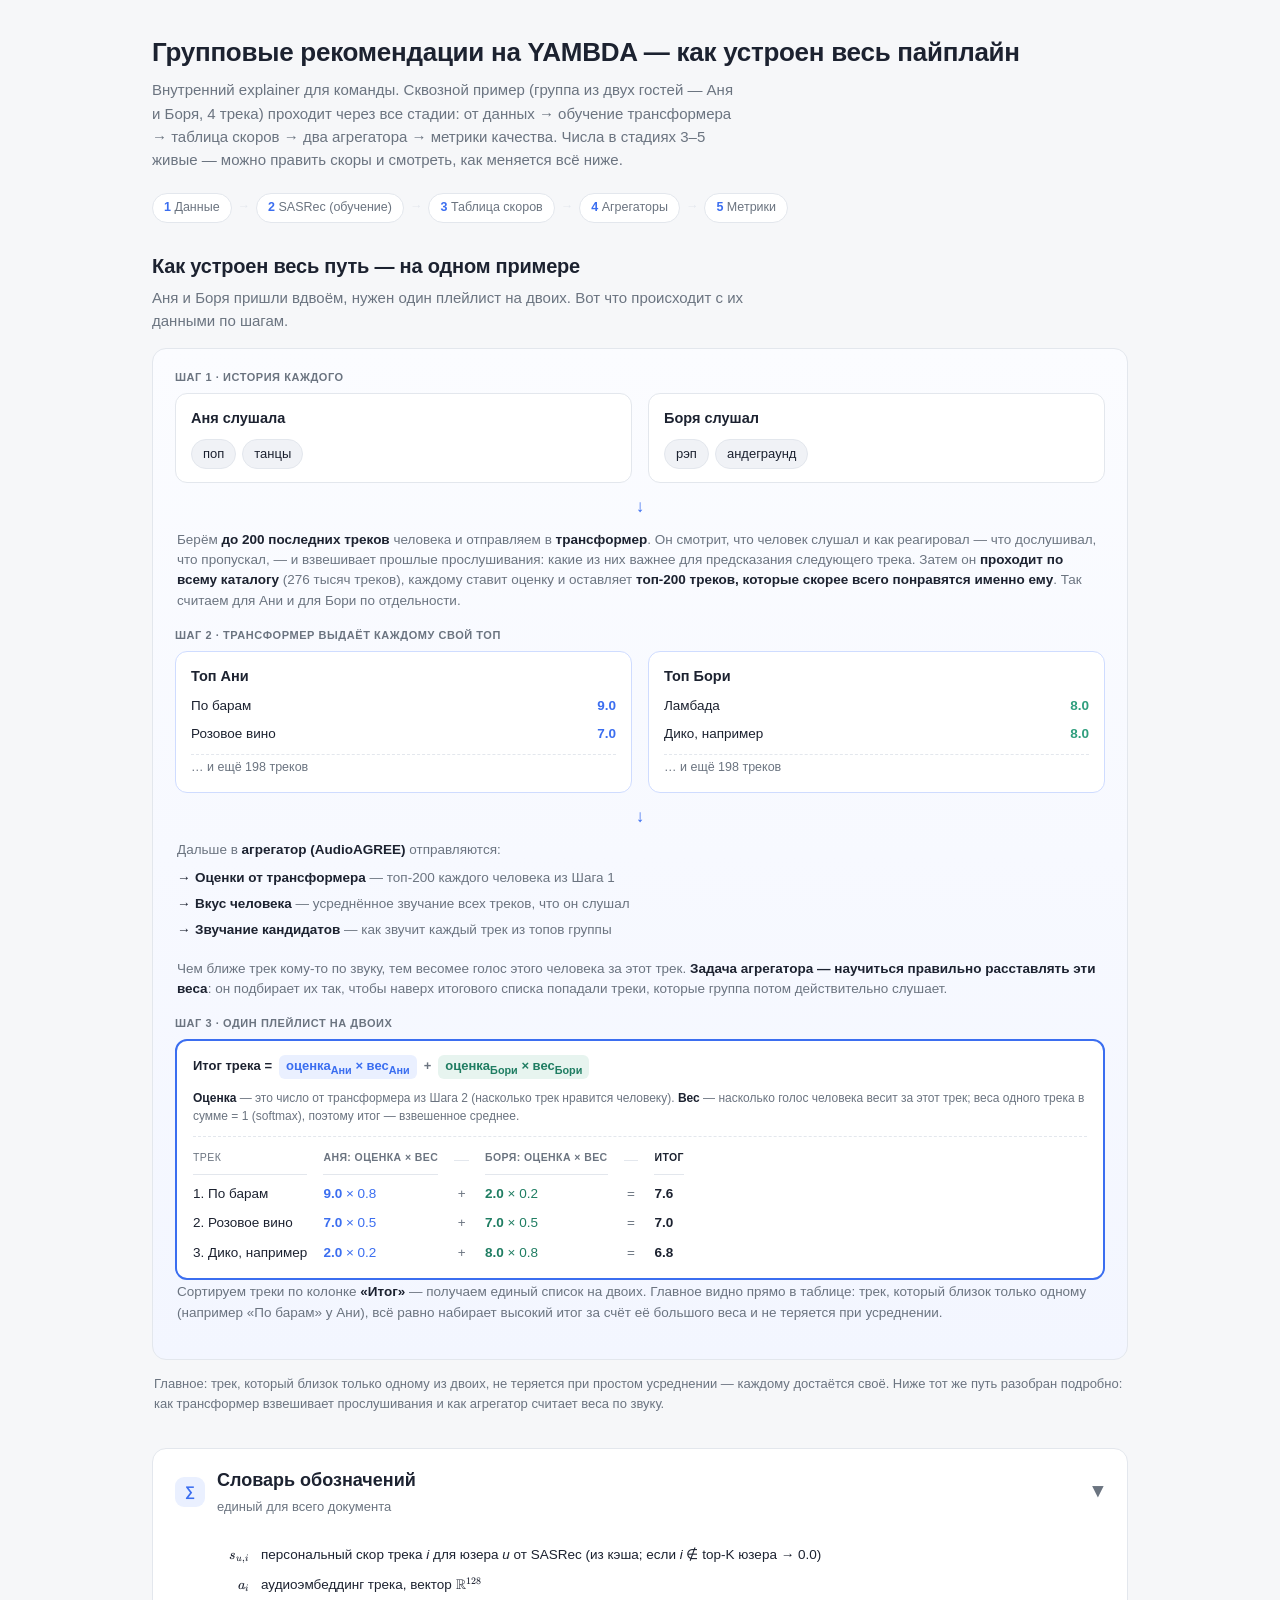
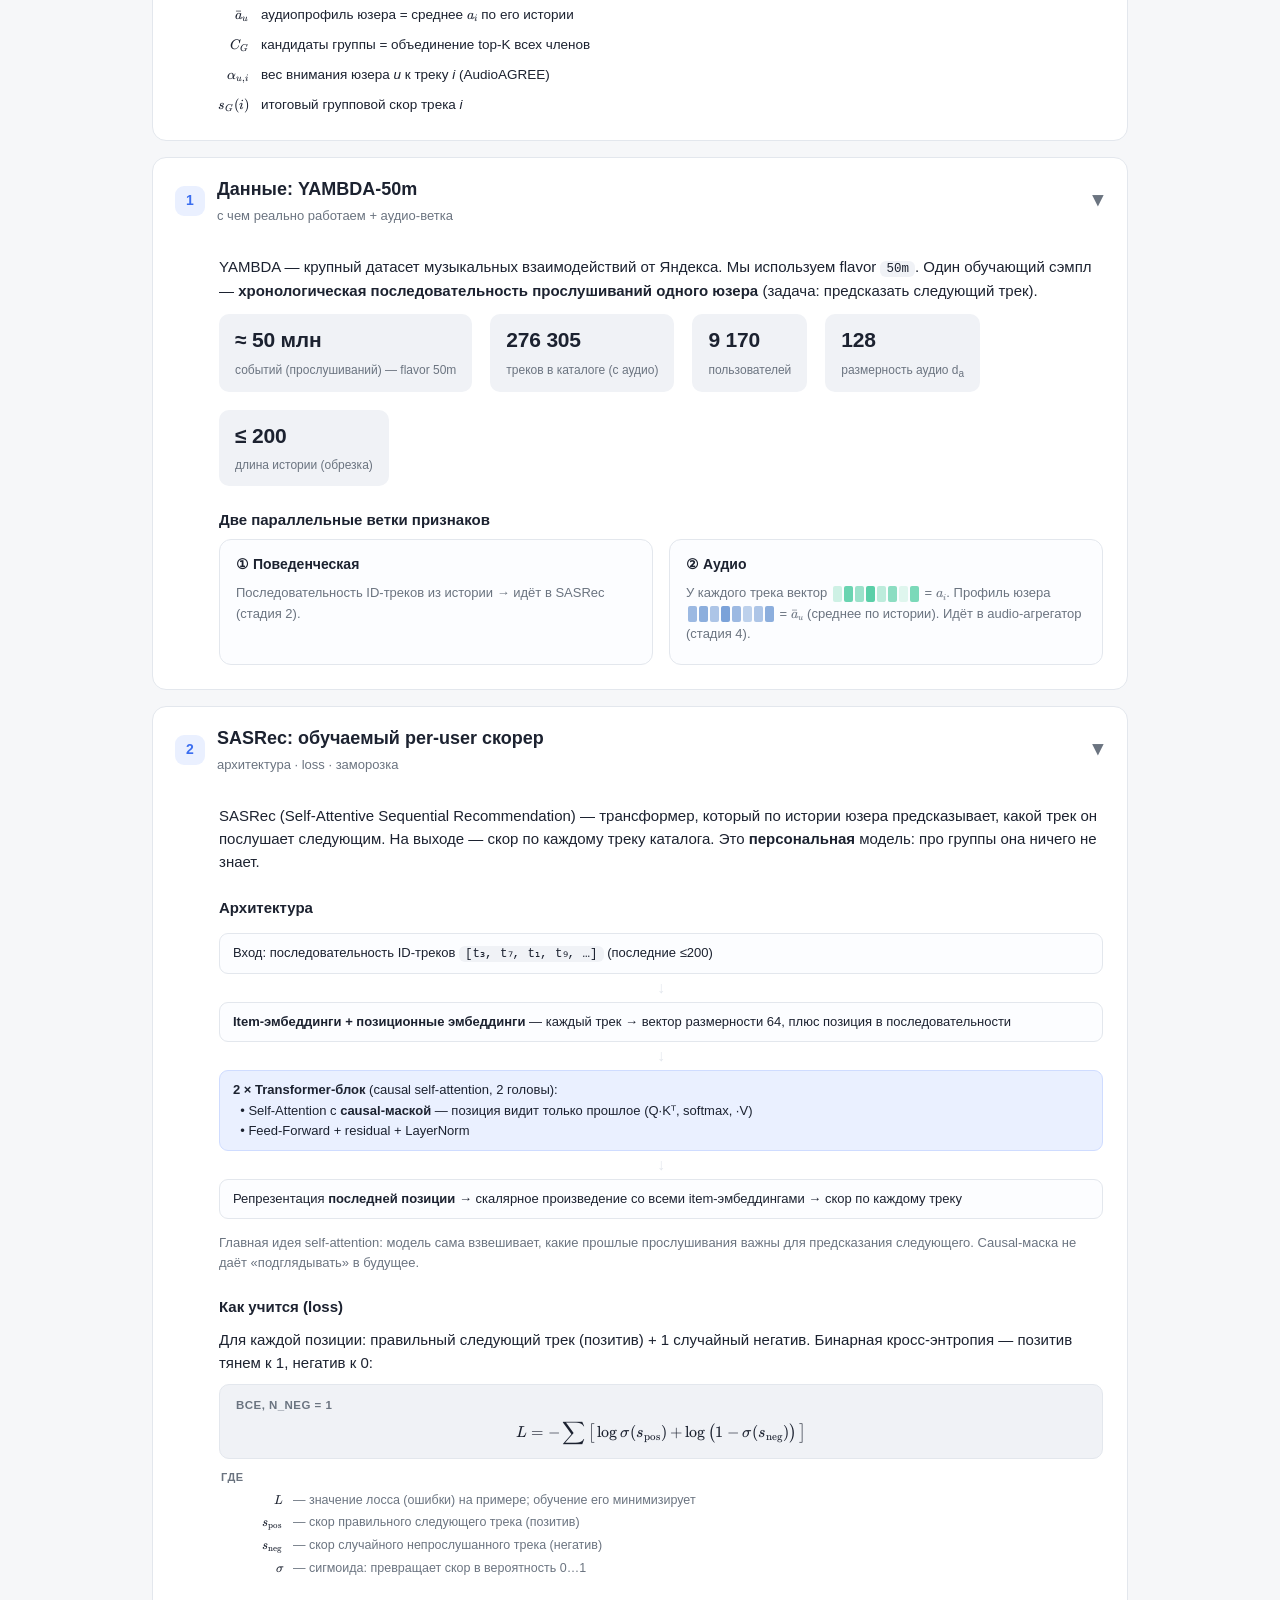
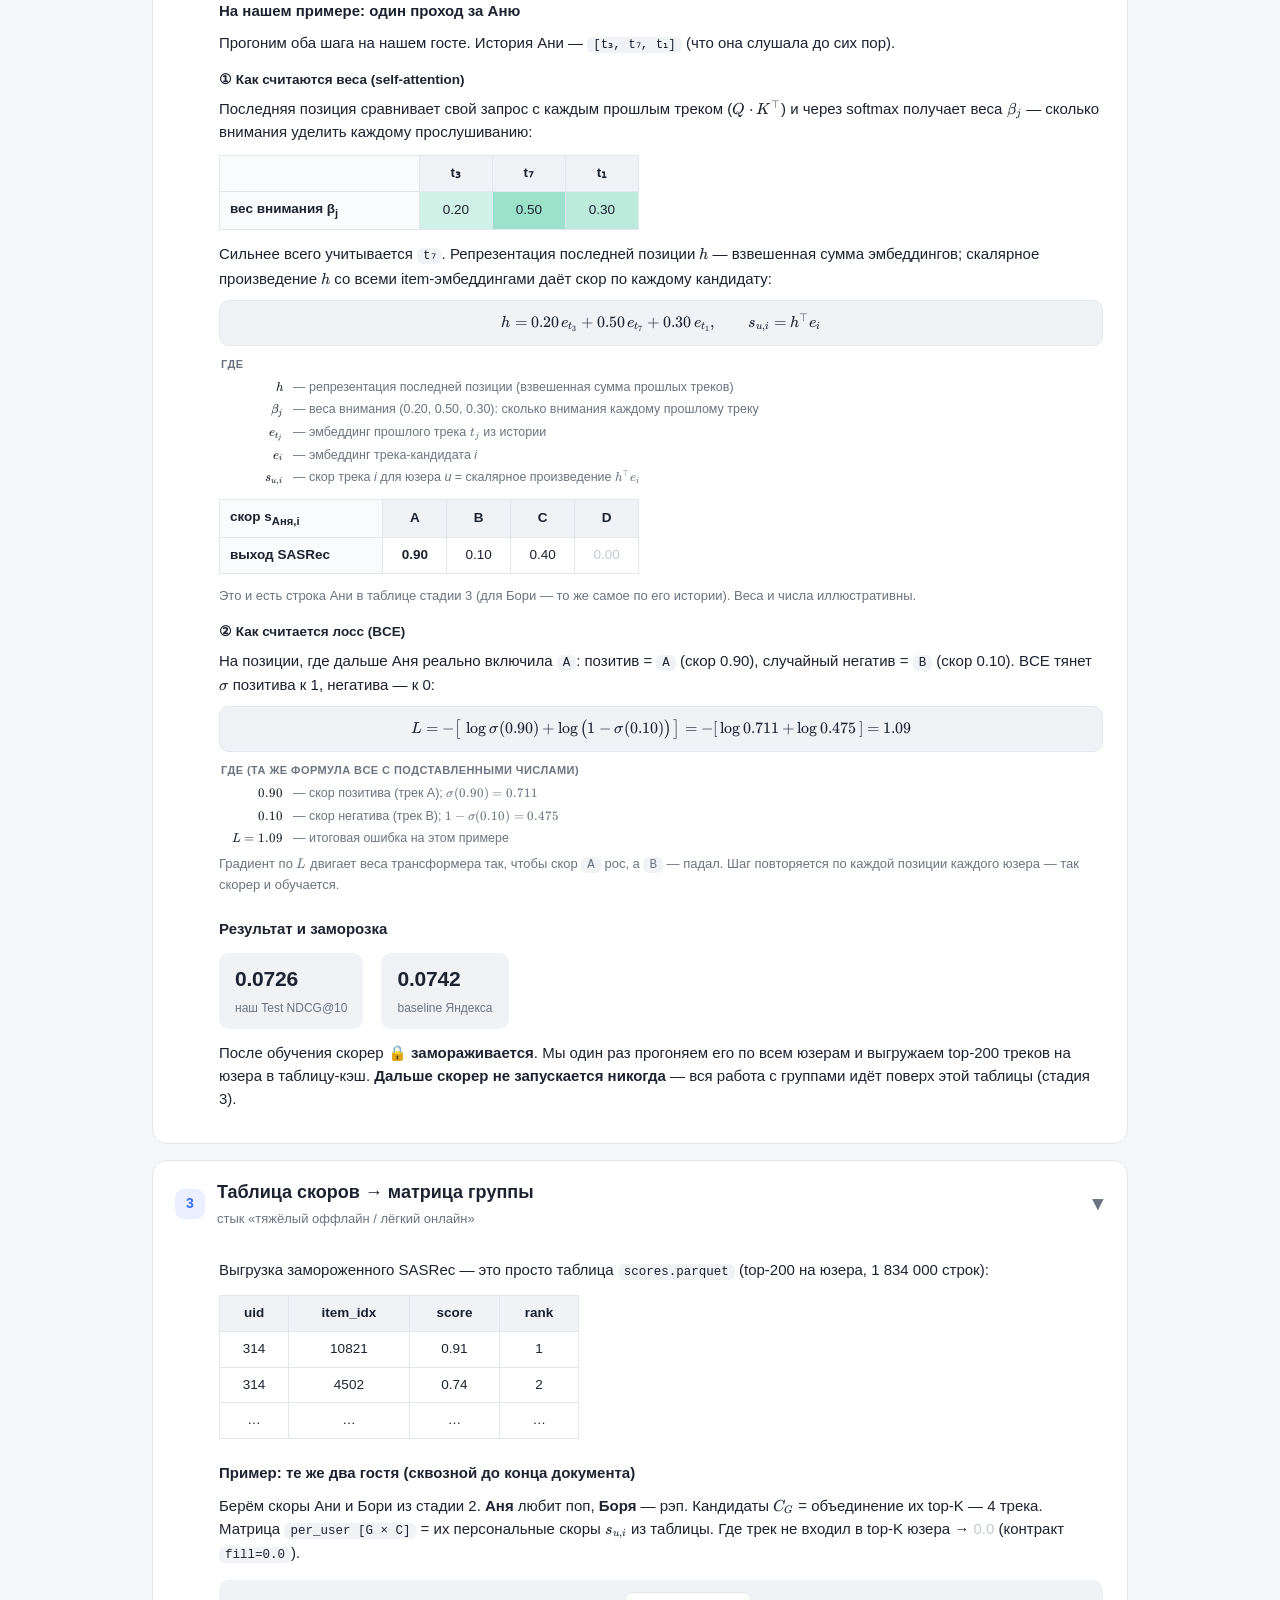
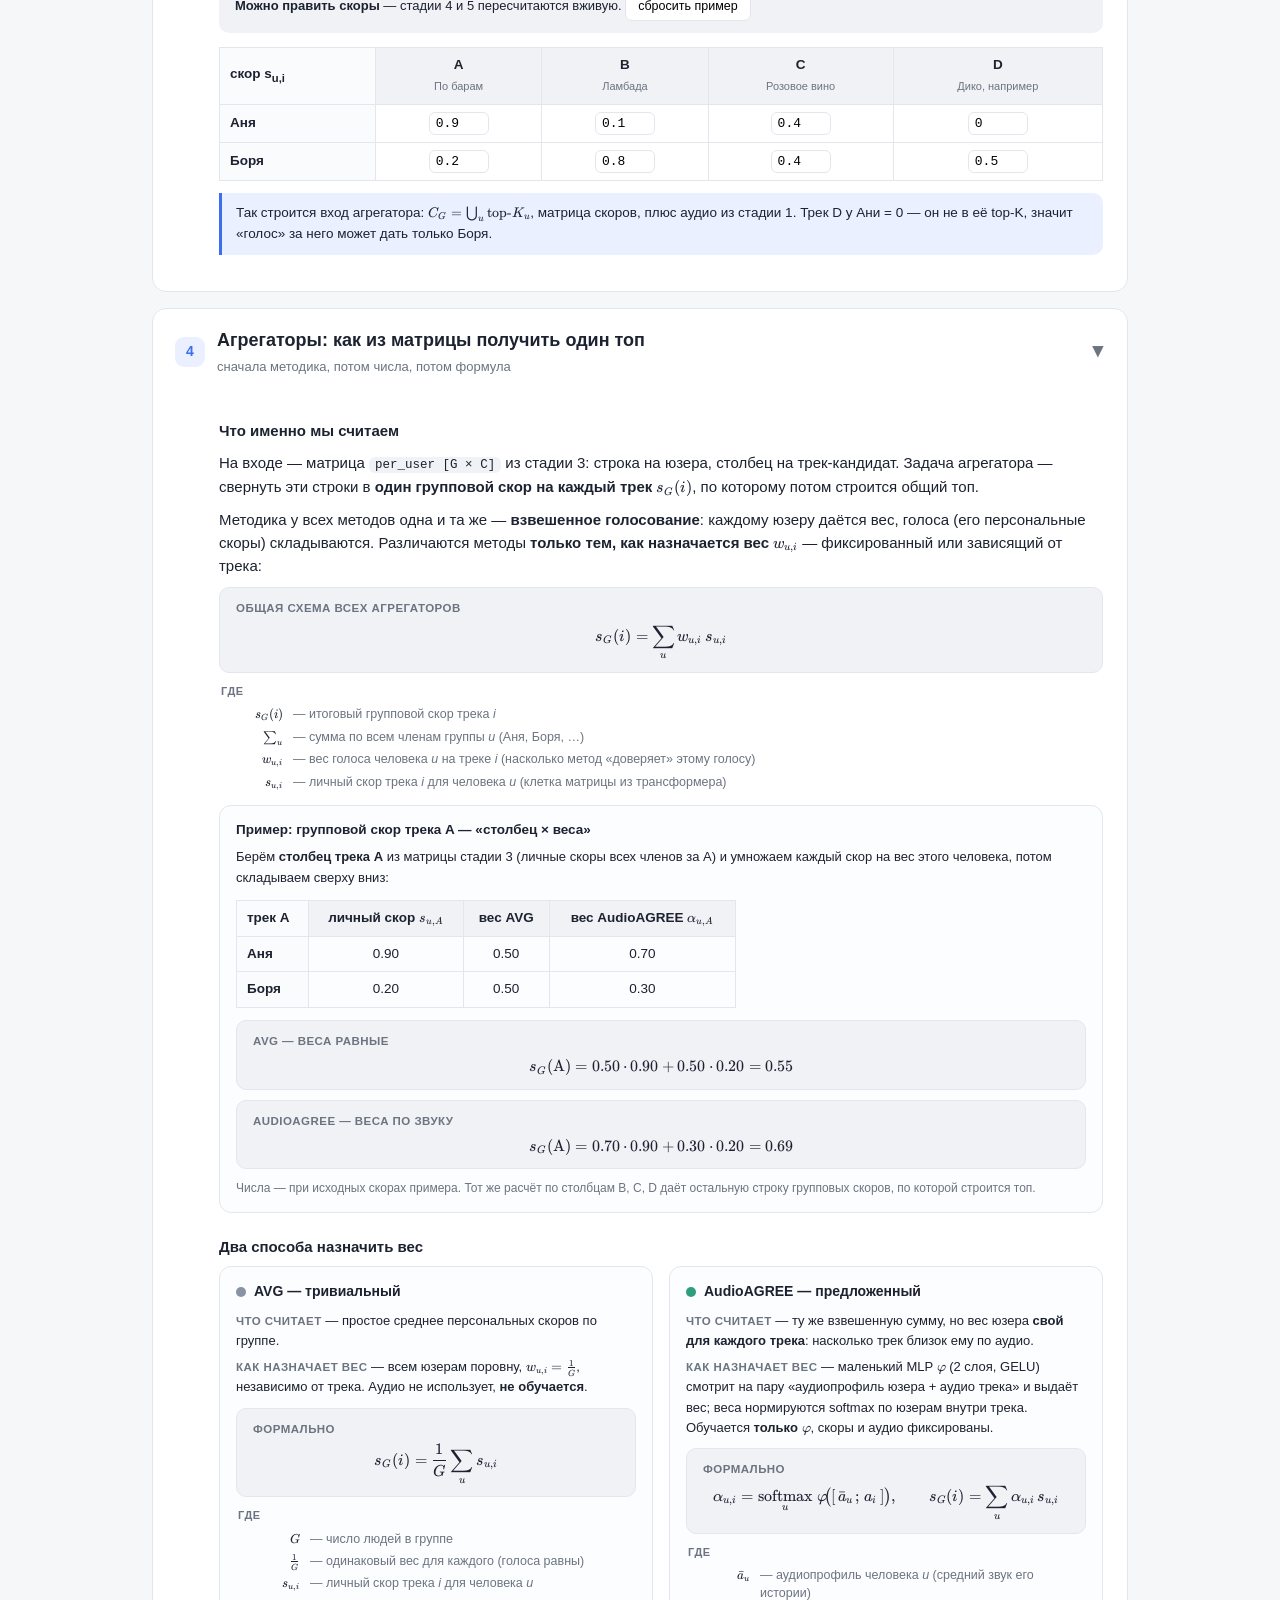
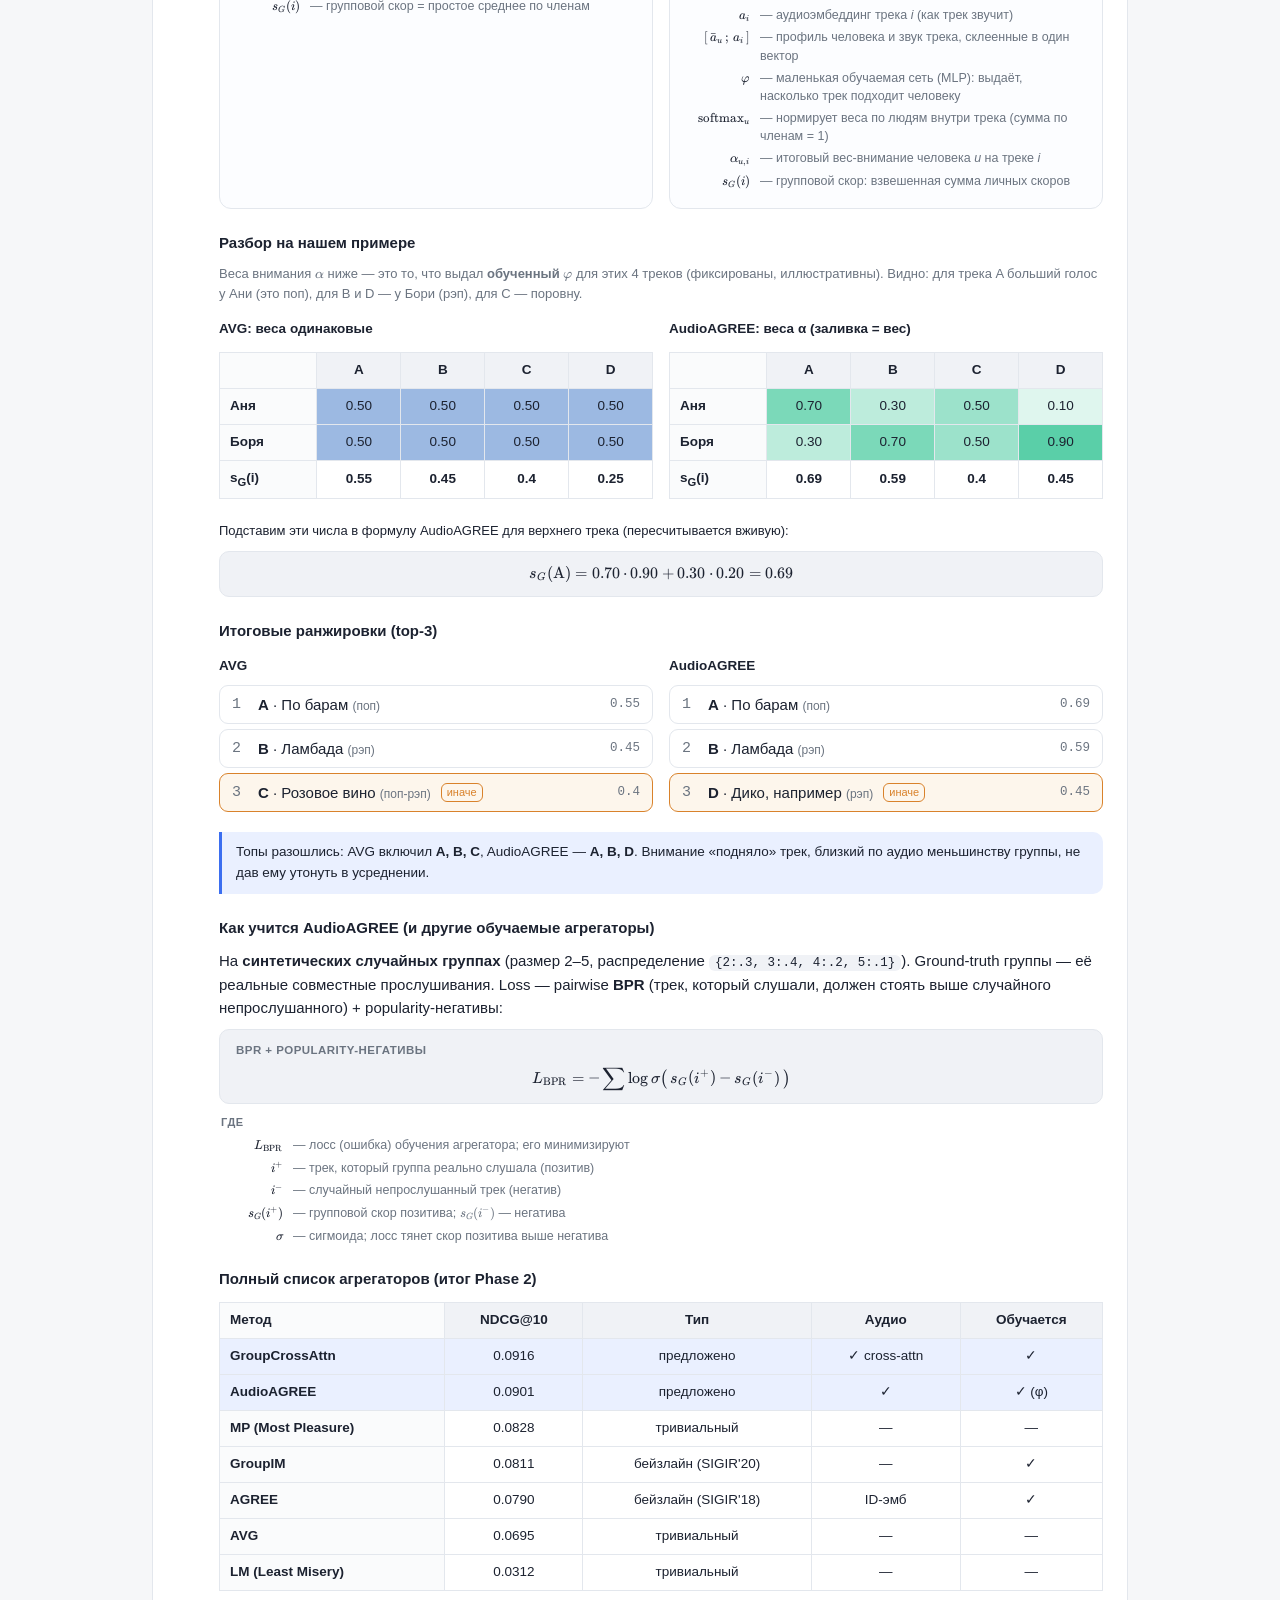
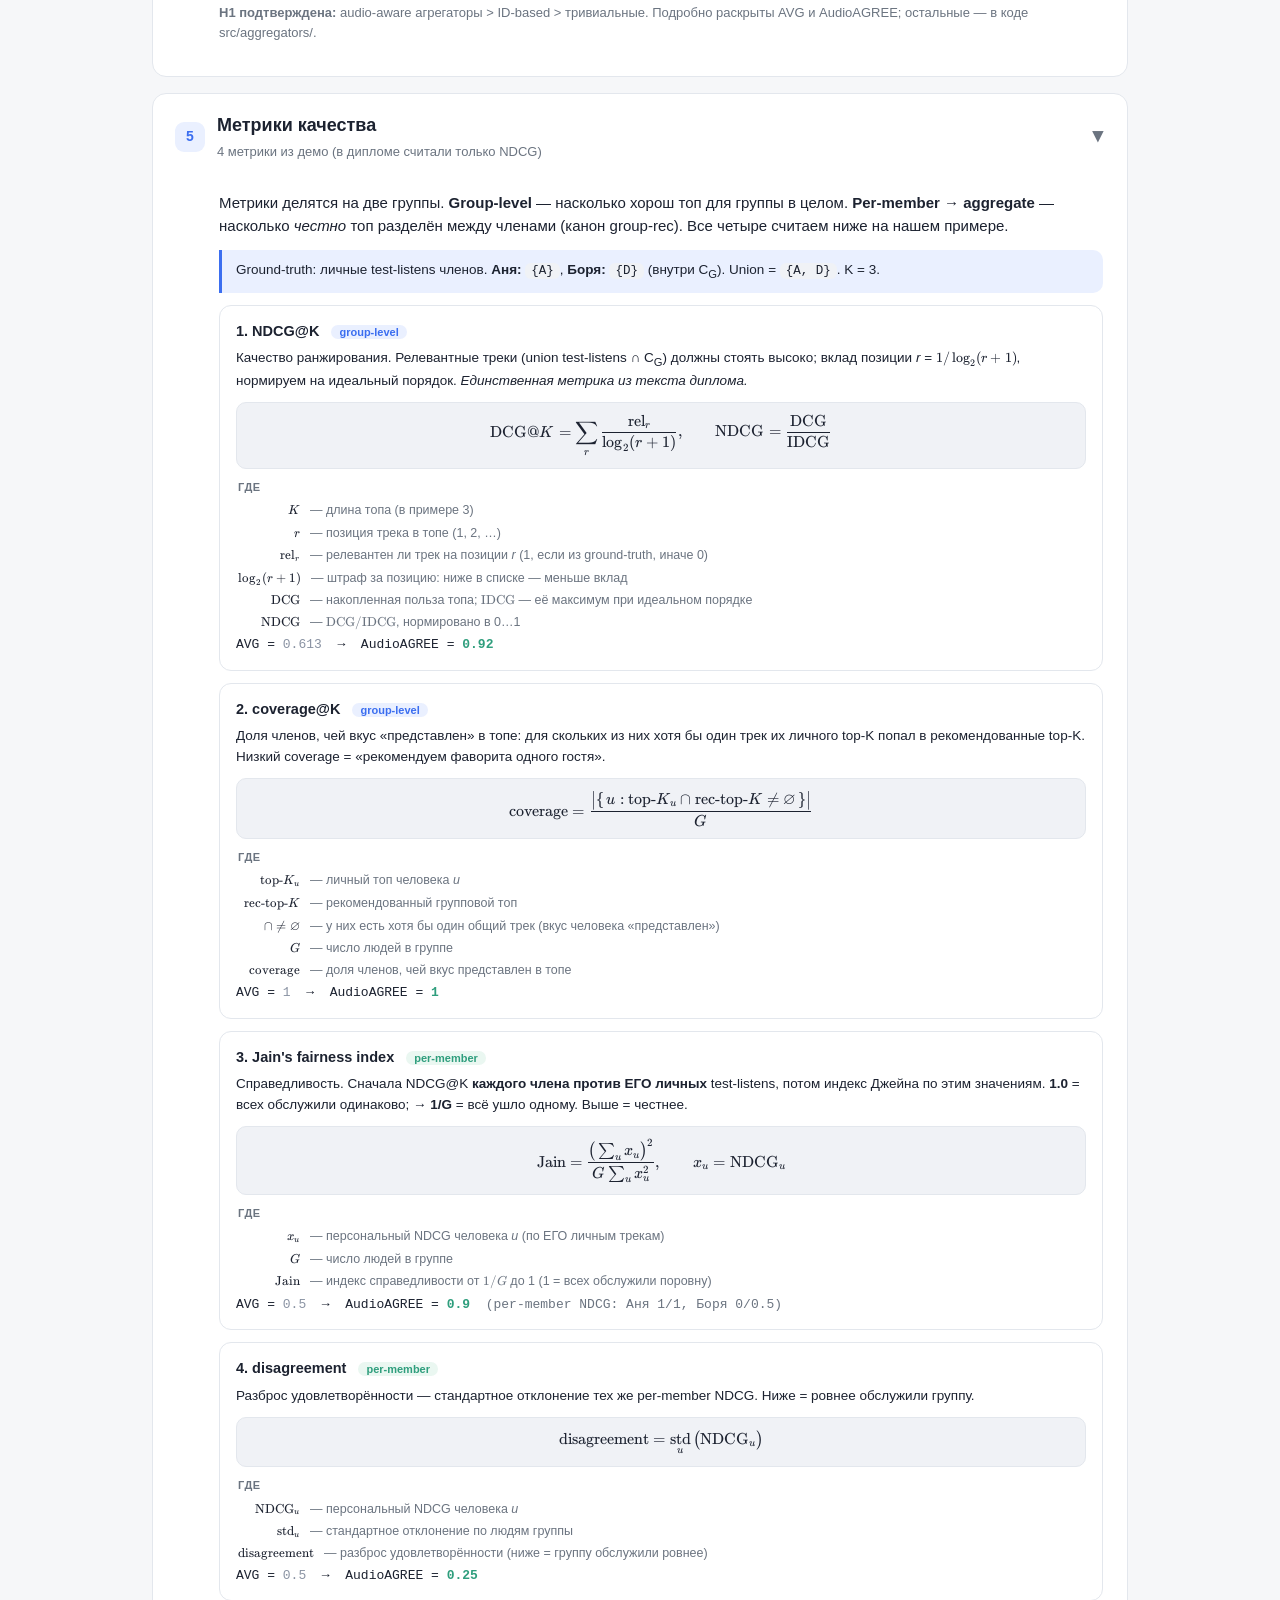
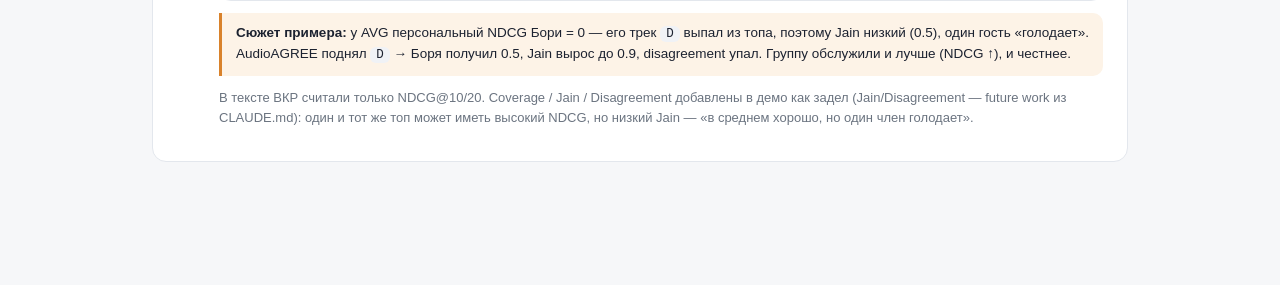
==== commit eecaf1c2: "upd" ====
--- a/pipeline_explainer/index.html
+++ b/pipeline_explainer/index.html
@@ -201,7 +201,29 @@
   .muldemo { border: 1px solid var(--line); border-radius: 12px; padding: 14px 16px; margin: 14px 0; background: #fcfdff; }
   .muldemo .cap { font-size: 13.5px; font-weight: 600; margin-bottom: 4px; }
   .pp-final { background: var(--card); border: 2px solid var(--accent); border-radius: 12px; padding: 14px 16px; }
-  .pp-for { margin-left: auto; font-size: 11.5px; color: var(--muted); border: 1px solid var(--line); border-radius: 6px; padding: 1px 8px; flex: none; }
+  /* ----- формула-заголовок над таблицей Шага 3 ----- */
+  .pp-formula { display: flex; flex-wrap: wrap; align-items: baseline; gap: 4px 7px; font-size: 13px; padding-bottom: 11px; margin-bottom: 12px; border-bottom: 1px dashed var(--line); }
+  .pp-formula .pf-lead { font-weight: 600; color: var(--ink); }
+  .pp-formula .pf-op { color: var(--muted); font-weight: 700; }
+  .pp-formula .term { padding: 1px 7px; border-radius: 6px; font-weight: 600; }
+  .pp-formula .term.a { color: #3b6ef0; background: #eaf0ff; }
+  .pp-formula .term.b { color: #1f7d62; background: #e7f4ef; }
+  .pp-formula .pf-res { font-weight: 700; color: var(--ink); }
+  .pp-formula .pf-note { flex-basis: 100%; font-size: 12px; color: var(--muted); line-height: 1.45; margin-top: 7px; }
+  .pp-formula .pf-note .n-score { color: var(--ink); font-weight: 600; }
+  /* ----- таблица Шага 3: единый grid, строки display:contents ----- */
+  .pp-table { display: grid; grid-template-columns: minmax(104px,auto) auto 1.1em auto 1.1em auto; justify-content: start; gap: 9px 16px; align-items: baseline; font-size: 13.5px; font-variant-numeric: tabular-nums; }
+  .pp-row { display: contents; }
+  .pp-head > span { font-size: 10.5px; text-transform: uppercase; letter-spacing: .04em; color: var(--muted); font-weight: 600; padding-bottom: 8px; border-bottom: 1px solid var(--line); }
+  .pp-table .c-song { font-weight: 500; }
+  .pp-table .c-a { color: #3b6ef0; }
+  .pp-table .c-b { color: #1f7d62; }
+  .pp-table .c-a b, .pp-table .c-b b { font-weight: 700; }
+  .pp-table .c-op { color: var(--muted); text-align: center; }
+  .pp-table .c-sum { font-weight: 700; color: var(--ink); }
+  .pp-head .c-a, .pp-head .c-b { color: var(--muted); }
+  .pp-table .pp-for { justify-self: end; margin-left: 0; }
+  .pp-for { margin-left: auto; font-size: 11.5px; color: var(--muted); border: 1px solid var(--line); border-radius: 6px; padding: 1px 8px; flex: none; white-space: nowrap; }
   .pp-for.both { color: var(--accent); border-color: var(--accent); background: var(--accent-soft); }
   .tldr-foot { color: var(--muted); font-size: 13px; margin: 14px 2px 0; }
   @media (max-width: 760px) { .pp-people { grid-template-columns: 1fr; } }
@@ -278,14 +300,50 @@
 
     <div class="pp-cap">Шаг 3 · один плейлист на двоих</div>
     <div class="pp-final">
-      <div class="pp-list">
-        <div class="pp-item"><span class="song">1. По барам</span><span class="pp-calc"><span class="t-a">9.0×0.8</span> + <span class="t-b">2.0×0.2</span> = <b>7.6</b></span><span class="pp-for">голос Ани весомее</span></div>
-        <div class="pp-item"><span class="song">2. Розовое вино</span><span class="pp-calc"><span class="t-a">7.0×0.5</span> + <span class="t-b">7.0×0.5</span> = <b>7.0</b></span><span class="pp-for both">близок обоим</span></div>
-        <div class="pp-item"><span class="song">3. Дико, например</span><span class="pp-calc"><span class="t-a">2.0×0.2</span> + <span class="t-b">8.0×0.8</span> = <b>6.8</b></span><span class="pp-for">голос Бори весомее</span></div>
-      </div>
-    </div>
-
-    <p class="pp-text">Для каждого трека: <b>оценка × вес</b> у Ани плюс <b>оценка × вес</b> у Бори = одно число, общая оценка трека. Веса одного трека в сумме = 1 (это softmax), то есть это взвешенное среднее. Сортируем по этому числу — получаем список на двоих.</p>
+      <div class="pp-formula">
+        <span class="pf-lead">Итог трека =</span>
+        <span class="term a">оценка<sub>Ани</sub> × вес<sub>Ани</sub></span>
+        <span class="pf-op">+</span>
+        <span class="term b">оценка<sub>Бори</sub> × вес<sub>Бори</sub></span>
+        <span class="pf-note"><span class="n-score">Оценка</span> — это число от трансформера из Шага 2 (насколько трек нравится человеку). <span class="n-score">Вес</span> — насколько голос человека весит за этот трек; веса одного трека в сумме = 1 (softmax), поэтому итог — взвешенное среднее.</span>
+      </div>
+      <div class="pp-table">
+        <div class="pp-row pp-head">
+          <span class="c-song">Трек</span>
+          <span class="c-a">Аня: оценка × вес</span>
+          <span class="c-op"></span>
+          <span class="c-b">Боря: оценка × вес</span>
+          <span class="c-op"></span>
+          <span class="c-sum">Итог</span>
+        </div>
+        <div class="pp-row">
+          <span class="c-song">1. По барам</span>
+          <span class="c-a"><b>9.0</b> × 0.8</span>
+          <span class="c-op">+</span>
+          <span class="c-b"><b>2.0</b> × 0.2</span>
+          <span class="c-op">=</span>
+          <span class="c-sum">7.6</span>
+        </div>
+        <div class="pp-row">
+          <span class="c-song">2. Розовое вино</span>
+          <span class="c-a"><b>7.0</b> × 0.5</span>
+          <span class="c-op">+</span>
+          <span class="c-b"><b>7.0</b> × 0.5</span>
+          <span class="c-op">=</span>
+          <span class="c-sum">7.0</span>
+        </div>
+        <div class="pp-row">
+          <span class="c-song">3. Дико, например</span>
+          <span class="c-a"><b>2.0</b> × 0.2</span>
+          <span class="c-op">+</span>
+          <span class="c-b"><b>8.0</b> × 0.8</span>
+          <span class="c-op">=</span>
+          <span class="c-sum">6.8</span>
+        </div>
+      </div>
+    </div>
+
+    <p class="pp-text">Сортируем треки по колонке <b>«Итог»</b> — получаем единый список на двоих. Главное видно прямо в таблице: трек, который близок только одному (например «По барам» у Ани), всё равно набирает высокий итог за счёт её большого веса и не теряется при усреднении.</p>
   </div>
 
   <p class="tldr-foot">Главное: трек, который близок только одному из двоих, не теряется при простом усреднении — каждому достаётся своё. Ниже тот же путь разобран подробно: как трансформер взвешивает прослушивания и как агрегатор считает веса по звуку.</p>
